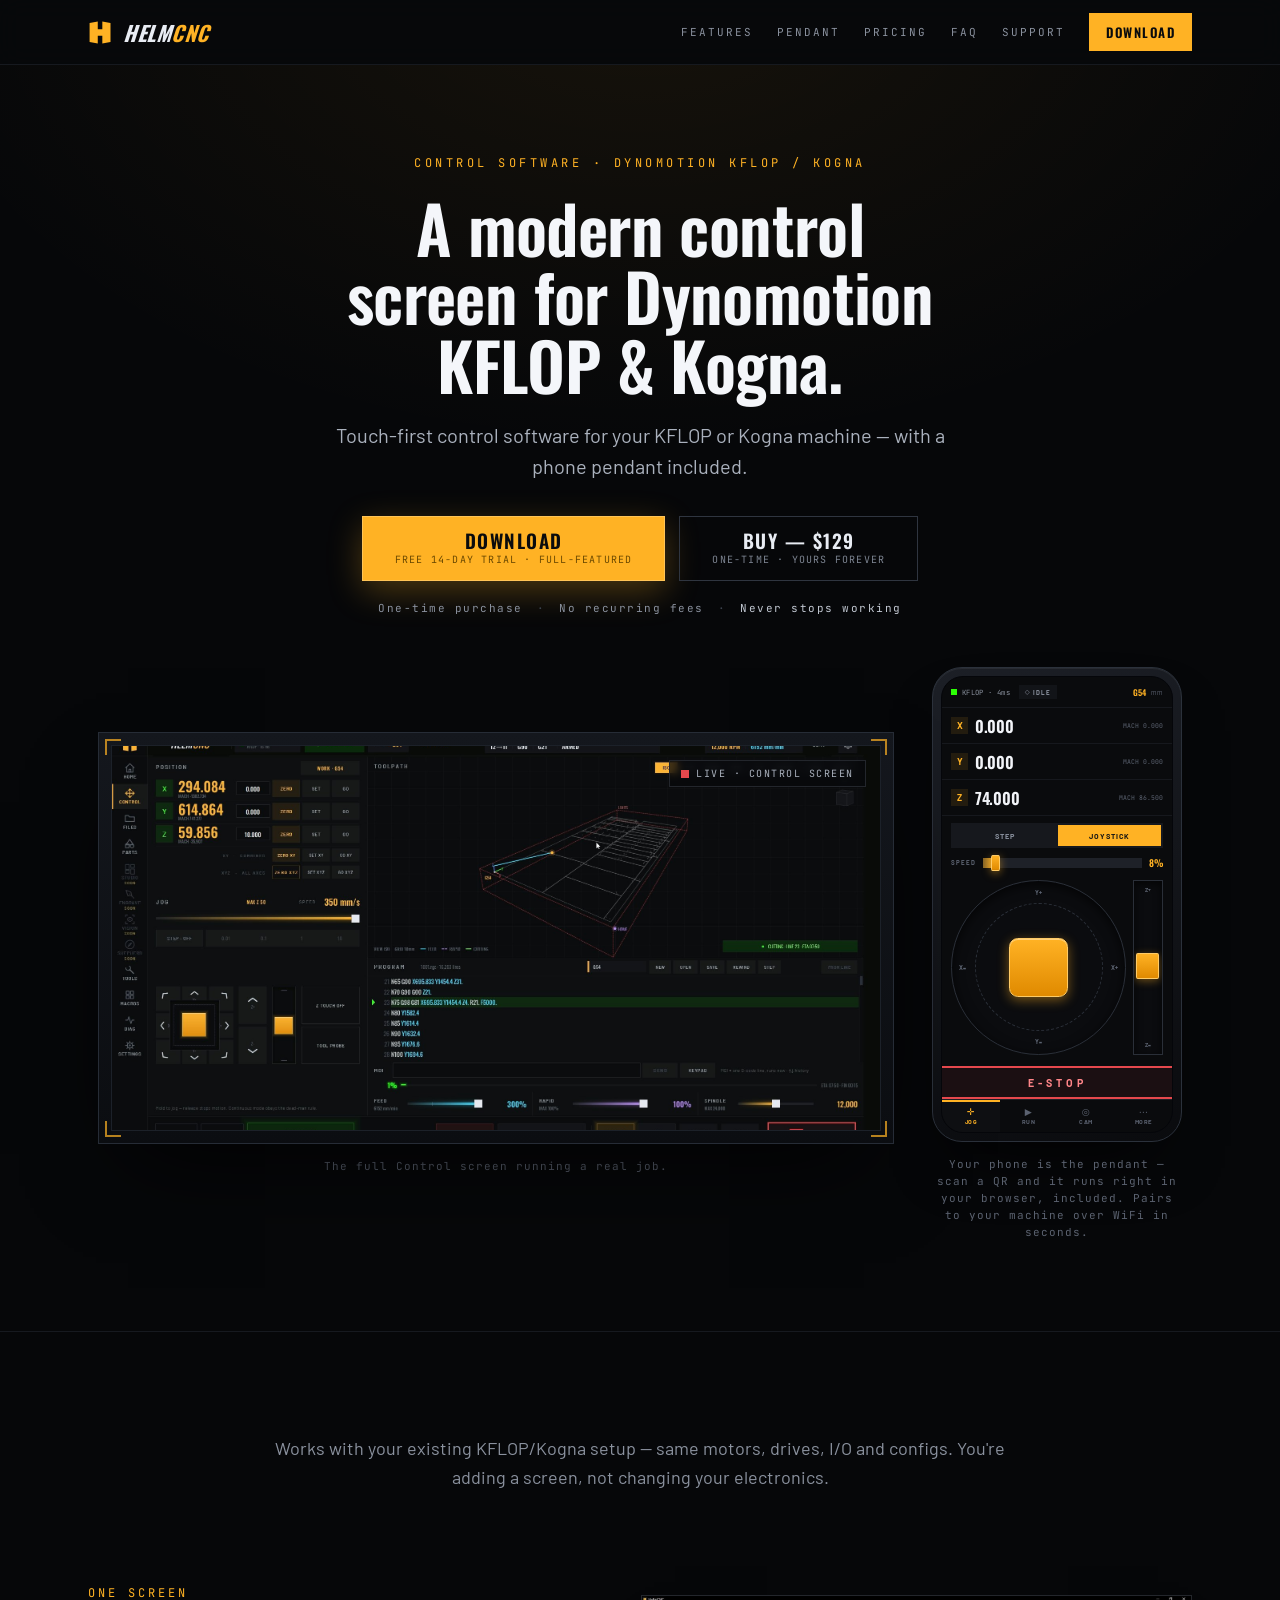
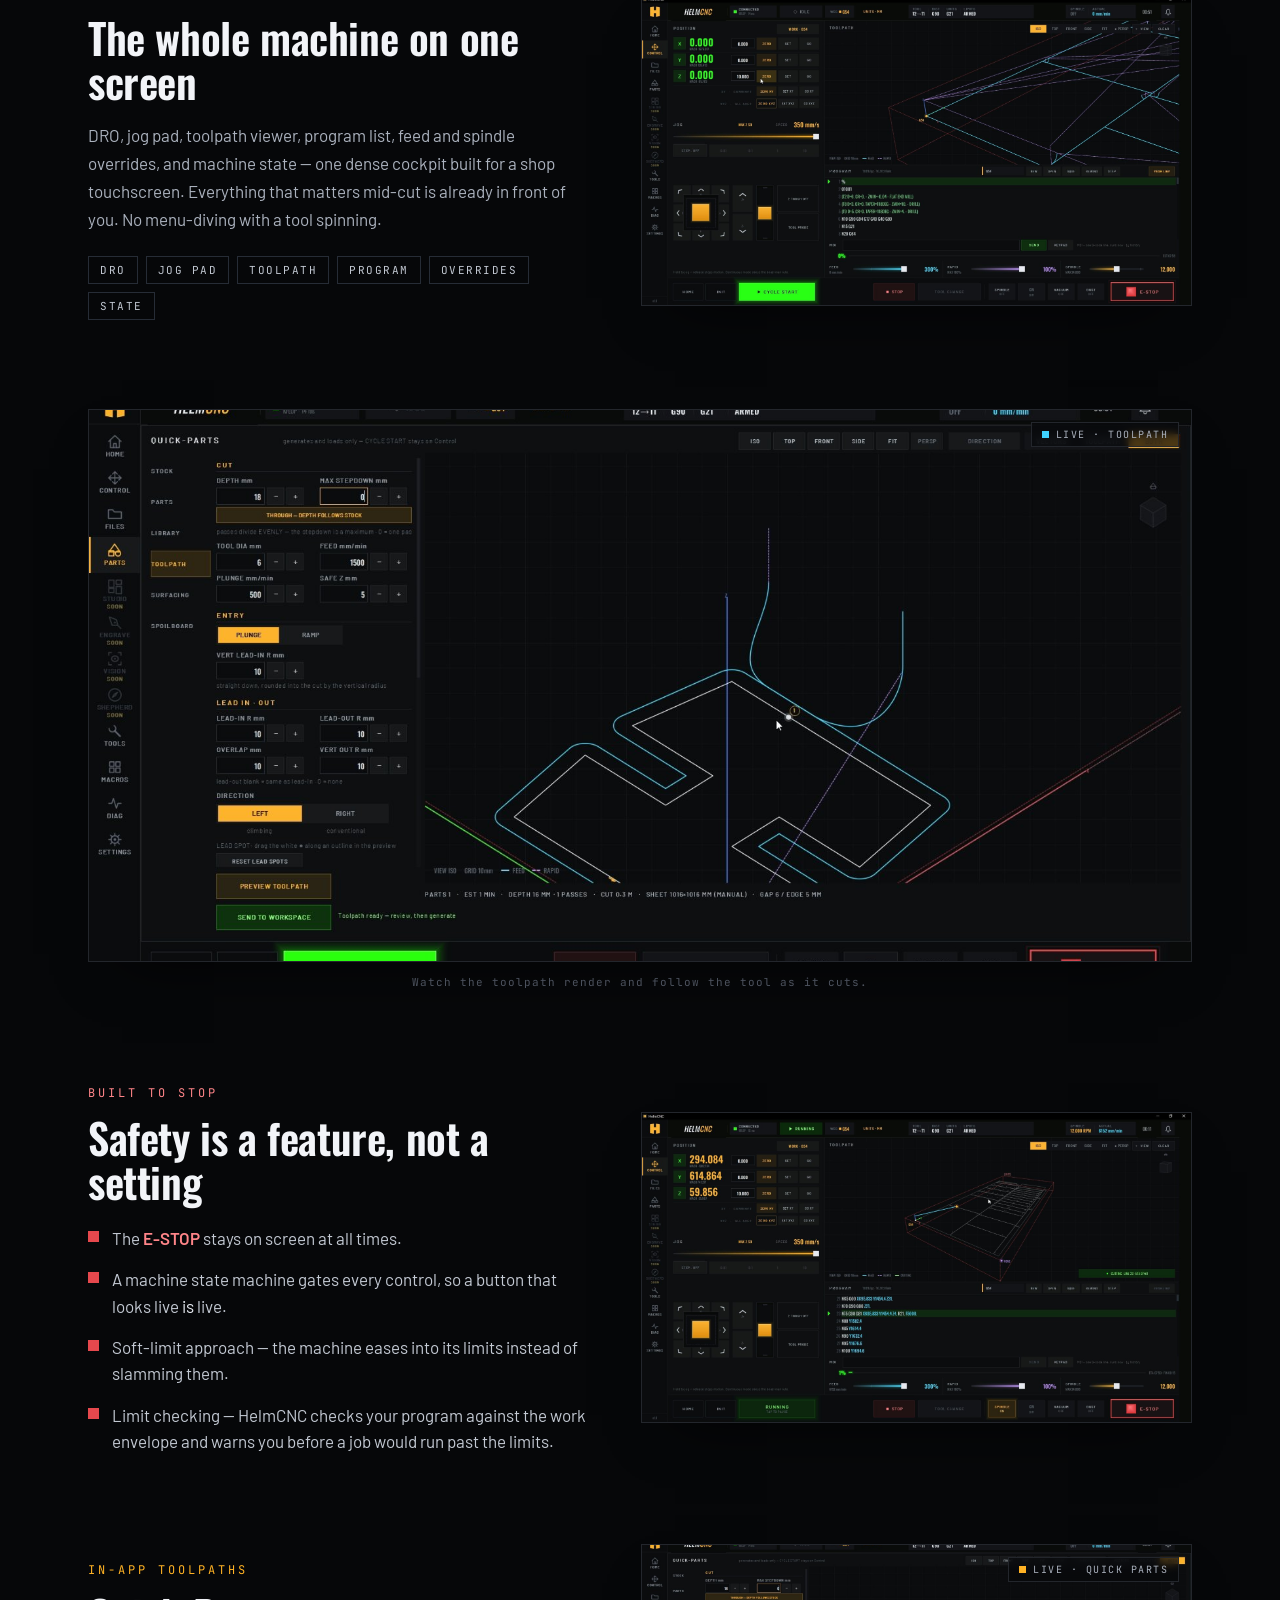
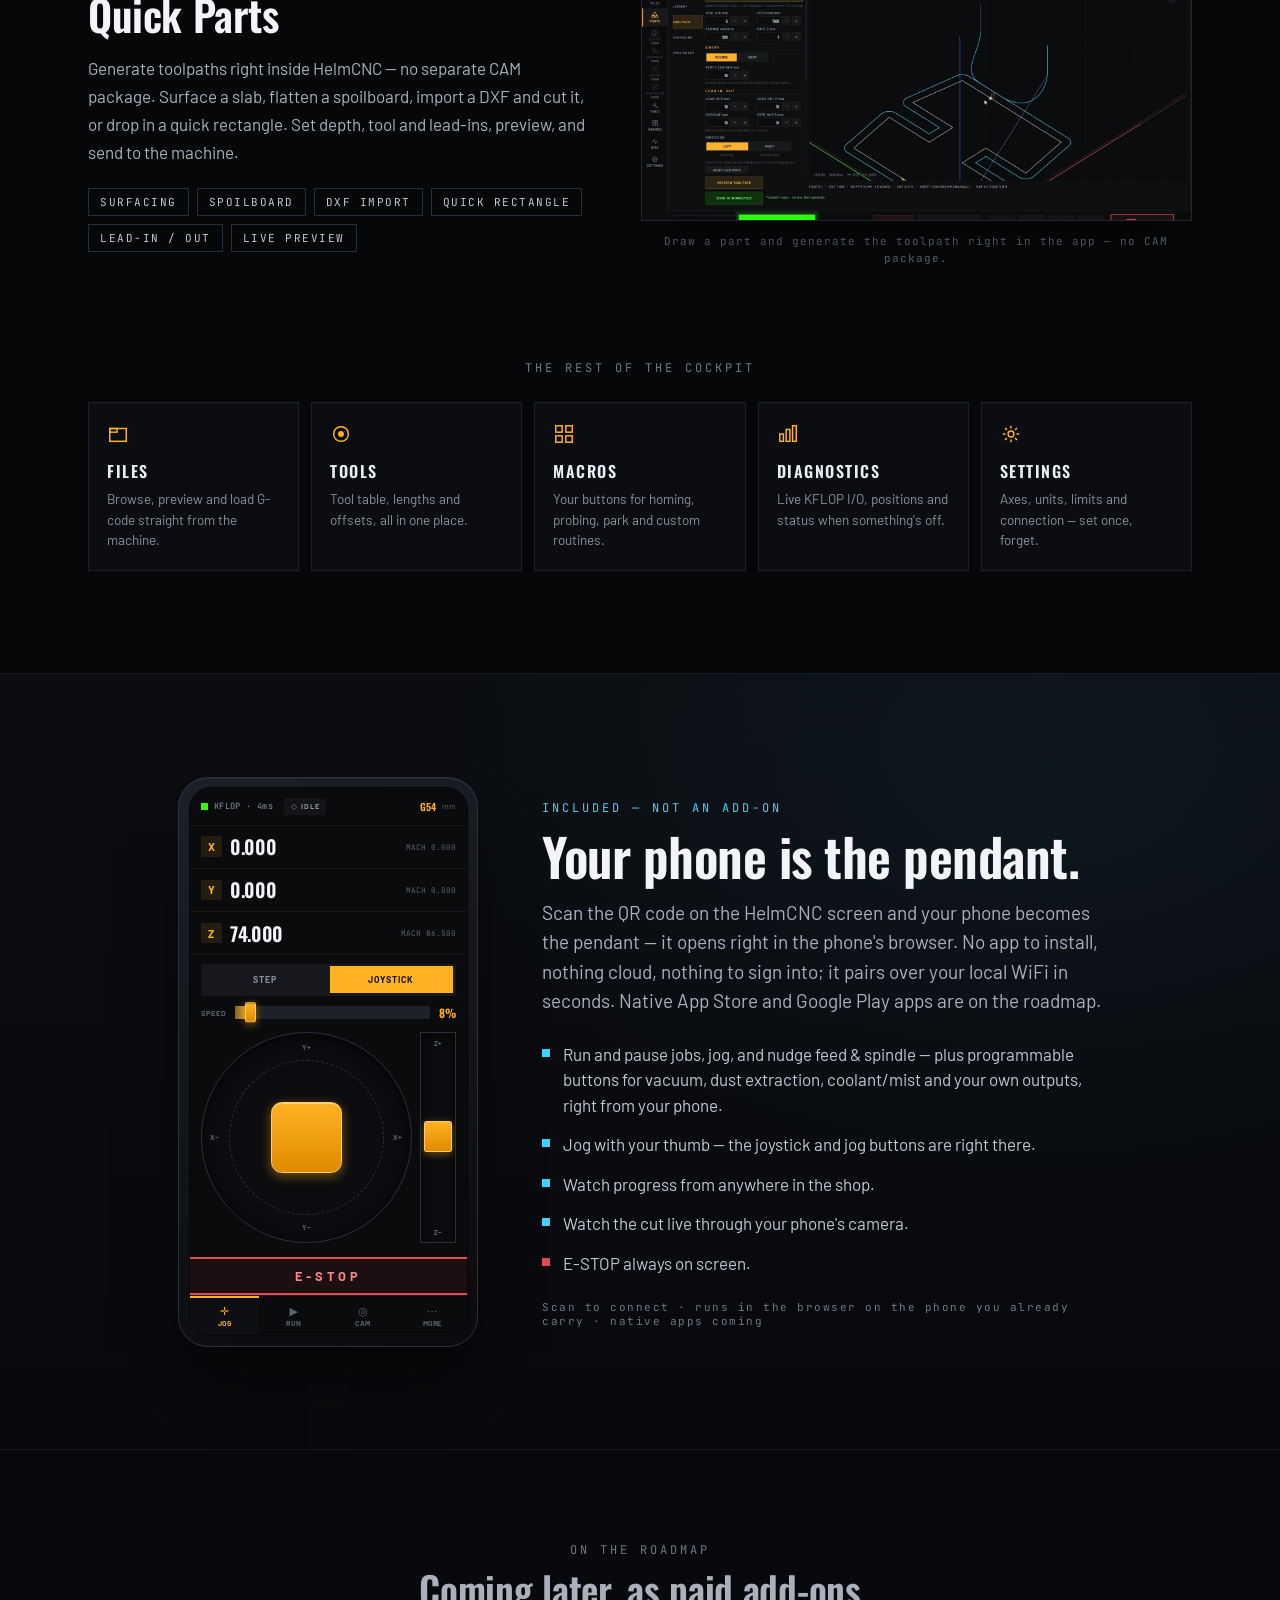
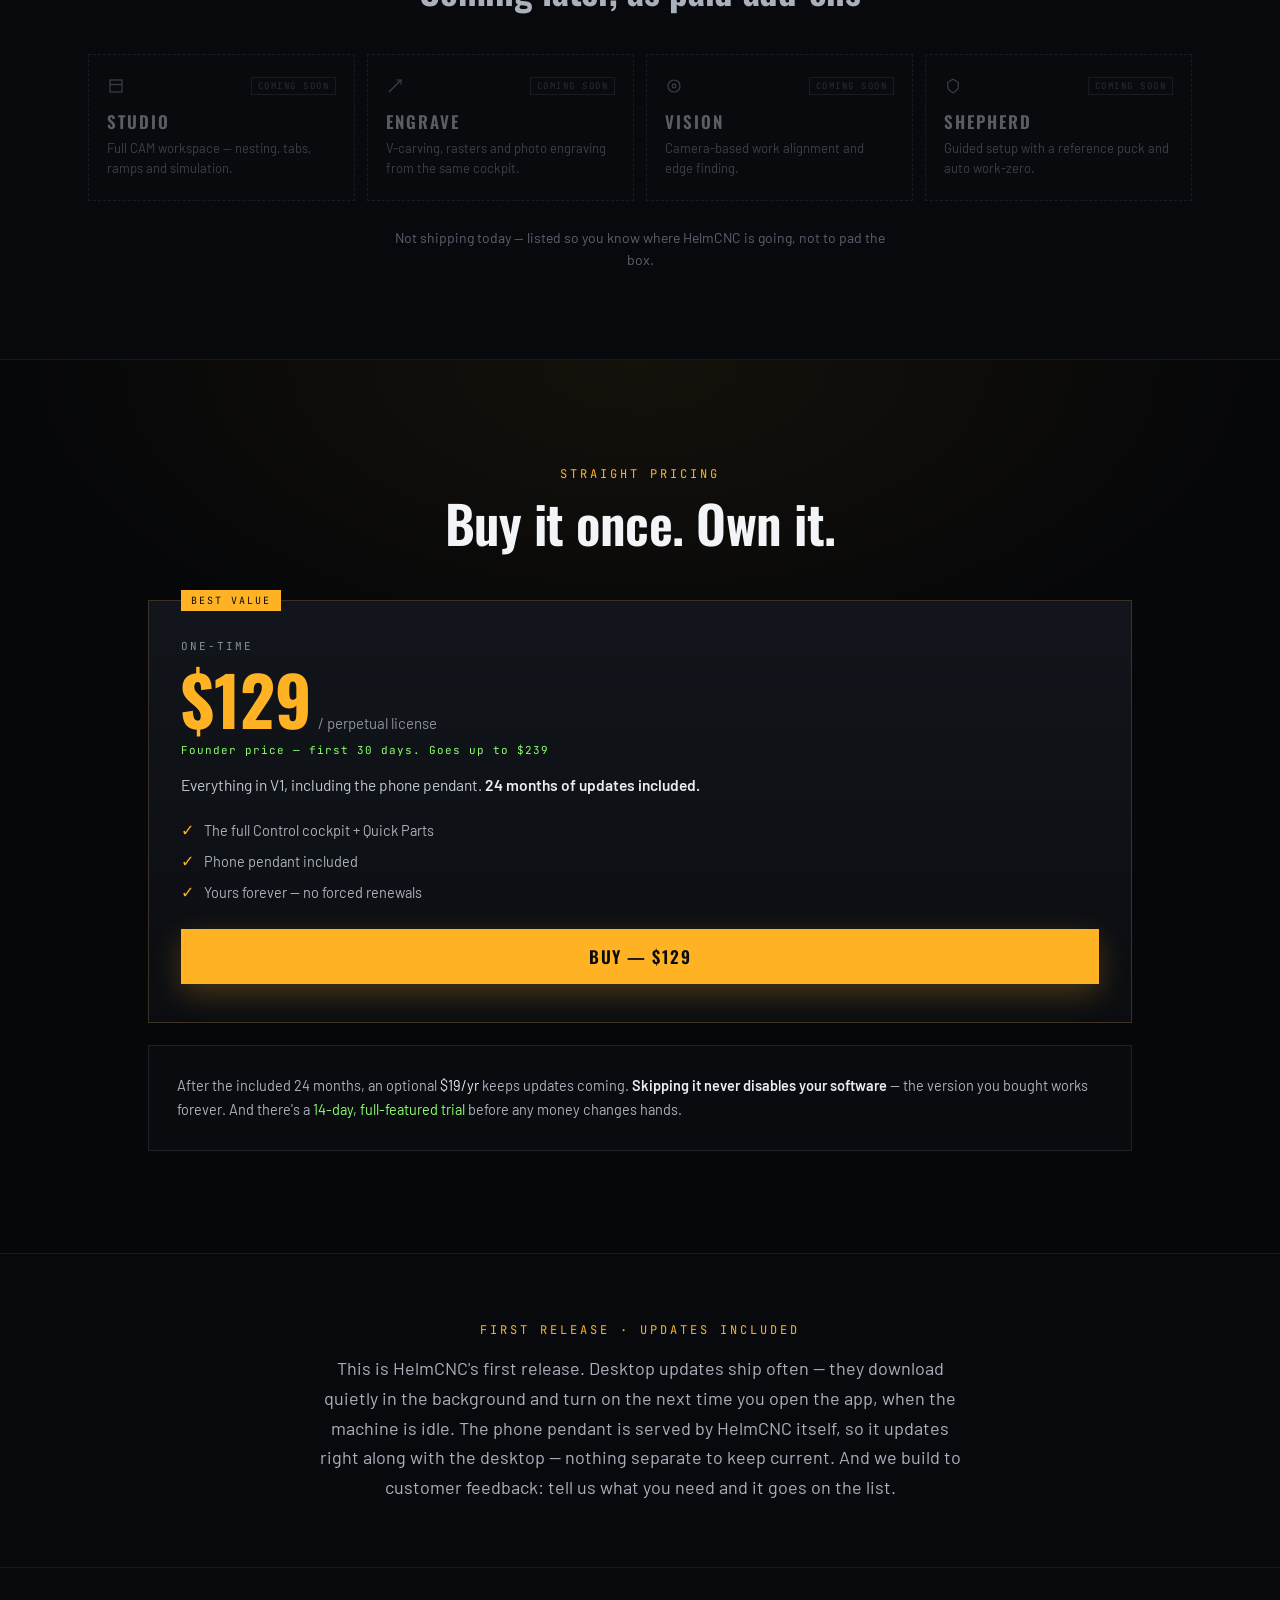
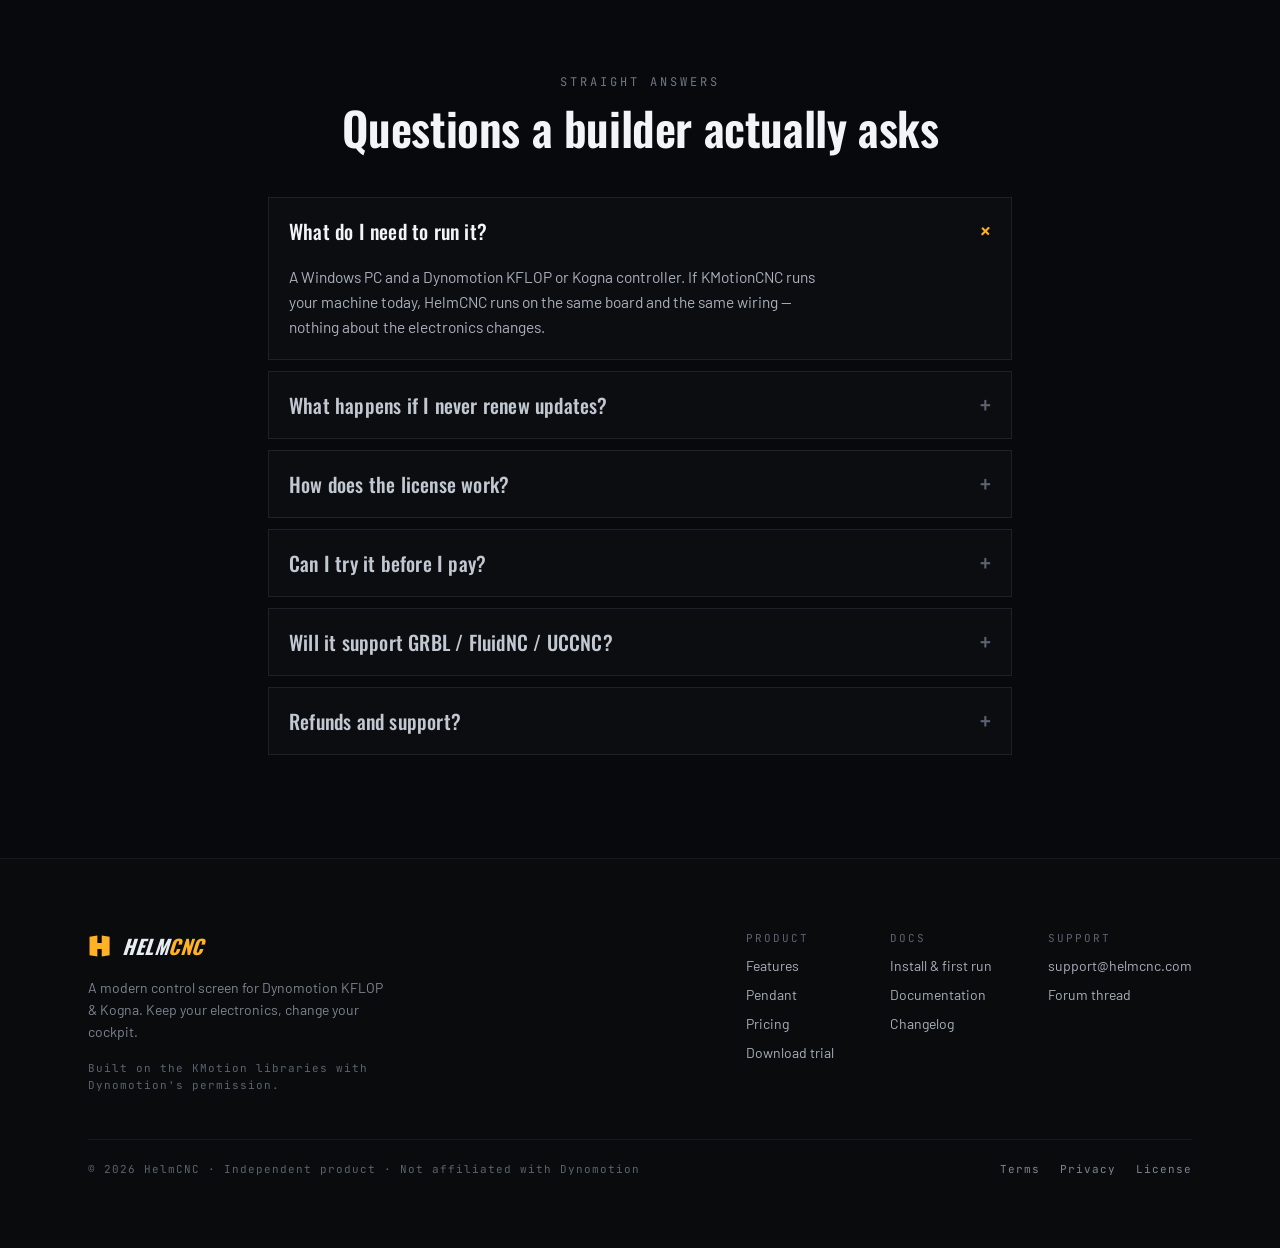
==== index.html @ e6768d16 "PROMOTE 1.0.76 to stable: Stopping a job now always behaves: STOP on a running or paused job stops t" ====
<!DOCTYPE html>
<html lang="en" class="no-js">
<head>
<meta charset="utf-8">
<meta name="viewport" content="width=device-width, initial-scale=1">
<title>HelmCNC — A modern control screen for Dynomotion KFLOP &amp; Kogna</title>
<meta name="description" content="Touch-first control software for your Dynomotion KFLOP or Kogna machine — with a phone pendant included: scan a QR and it runs in your phone's browser, no app to install. $129 founder price (first 30 days), $239 after — yours forever. Free 14-day full-featured trial.">
<meta name="theme-color" content="#060709">
<link rel="canonical" href="https://helmcnc.com/">
<link rel="icon" href="assets/img/favicon.svg" type="image/svg+xml">

<meta property="og:type" content="website">
<meta property="og:site_name" content="HelmCNC">
<meta property="og:title" content="HelmCNC — A modern control screen for Dynomotion KFLOP &amp; Kogna">
<meta property="og:description" content="Touch-first control software for your KFLOP or Kogna machine — with a native phone pendant included. One-time purchase. Never stops working.">
<meta property="og:image" content="https://helmcnc.com/assets/img/hero-poster.jpg">
<meta property="og:url" content="https://helmcnc.com/">
<meta name="twitter:card" content="summary_large_image">

<script>document.documentElement.className = document.documentElement.className.replace('no-js', 'js');</script>

<link rel="preconnect" href="https://fonts.googleapis.com">
<link rel="preconnect" href="https://fonts.gstatic.com" crossorigin>
<link href="https://fonts.googleapis.com/css2?family=Oswald:wght@400;500;600;700&family=Barlow:wght@400;500;600;700&family=JetBrains+Mono:wght@400;500;700&display=swap" rel="stylesheet">
<link rel="stylesheet" href="assets/css/site.css">
</head>

<body id="top">
<a class="skip-link" href="#features">Skip to content</a>

<!-- ═══════════════════ NAV ═══════════════════ -->
<div class="nav-bar">
  <nav class="nav" aria-label="Primary">
    <a class="logo" href="#top" aria-label="HelmCNC — home">
      <svg width="25" height="23" viewBox="0 0 110 100" aria-hidden="true"><path d="M 7 8 L 43 2 V 36 H 63 V 2 L 99 8 V 92 L 63 98 V 64 H 43 V 98 L 7 92 Z" fill="#ffb224"/></svg>
      <span class="wordmark"><span class="wordmark__helm">HELM</span><span class="wordmark__cnc">CNC</span></span>
    </a>
    <div class="nav__links">
      <a class="nav__link" href="#features">Features</a>
      <a class="nav__link" href="#pendant">Pendant</a>
      <a class="nav__link" href="#pricing">Pricing</a>
      <a class="nav__link" href="#faq">FAQ</a>
      <a class="nav__link" href="#support">Support</a>
      <a class="nav__cta" href="/downloads/HelmCNC-Setup-1.0.76.exe">Download</a>
    </div>
  </nav>
</div>

<!-- ═══════════════════ 1 · HERO ═══════════════════ -->
<section class="hero">
  <div class="hero__inner">
    <span class="eyebrow hero__eyebrow">Control software · Dynomotion KFLOP / Kogna</span>
    <h1 class="hero__h1">A modern control screen for Dynomotion KFLOP &amp; Kogna.</h1>
    <p class="hero__sub">Touch-first control software for your KFLOP or Kogna machine — with a phone pendant included.</p>

    <div class="hero__ctas">
      <a class="btn btn--amber" href="/downloads/HelmCNC-Setup-1.0.76.exe">
        <span class="btn__label">Download</span>
        <span class="btn__sub">FREE 14-DAY TRIAL · FULL-FEATURED</span>
      </a>
      <a class="btn btn--ghost" href="#pricing">
        <span class="btn__label">Buy — $129</span>
        <span class="btn__sub">ONE-TIME · YOURS FOREVER</span>
      </a>
    </div>

    <div class="hero__trust">
      <span>One-time purchase</span><span class="sep">·</span><span>No recurring fees</span><span class="sep">·</span><span class="lit">Never stops working</span>
    </div>
  </div>

  <!-- hero visual: control video + live pendant -->
  <div class="hero__visual">
    <div class="hero__visual-row">
      <div class="hero__video-col">
        <div class="frame">
          <span class="frame__tick frame__tick--tl"></span>
          <span class="frame__tick frame__tick--tr"></span>
          <span class="frame__tick frame__tick--bl"></span>
          <span class="frame__tick frame__tick--br"></span>
          <div class="frame__screen" data-video-wrap style="background-image:url('assets/img/hero-poster.jpg')">
            <video class="js-video" autoplay muted loop playsinline webkit-playsinline preload="metadata"
                   poster="assets/img/hero-poster.jpg" aria-label="The HelmCNC Control screen running a job">
              <source src="assets/video/helm9.mp4" type="video/mp4">
              <img src="assets/img/hero-poster.jpg" alt="The HelmCNC Control screen running a job">
            </video>
            <div class="tag">
              <span class="tag__dot tag__dot--rec"></span>
              <span class="tag__label">LIVE · CONTROL SCREEN</span>
            </div>
          </div>
        </div>
        <p class="caption">The full Control screen running a real job.</p>
      </div>

      <div class="hero__pendant-col">
        <div class="pendant-mount" data-pendant-clone style="width:100%; max-width:250px;"></div>
        <p class="caption caption--pendant">Your phone is the pendant — scan a QR and it runs right in your browser, included. Pairs to your machine over WiFi in seconds.</p>
      </div>
    </div>
  </div>
</section>

<!-- ═══════════════════ 2 · FEATURES ═══════════════════ -->
<section class="section section--anchor" id="features">
  <div class="wrap features__inner">

    <p class="features__fact">Works with your existing KFLOP/Kogna setup — same motors, drives, I/O and configs. You're adding a screen, not changing your electronics.</p>

    <!-- A · one screen -->
    <div class="split">
      <div class="split__copy">
        <span class="eyebrow">One screen</span>
        <h2 class="h2 h2--block">The whole machine on one screen</h2>
        <p class="lede">DRO, jog pad, toolpath viewer, program list, feed and spindle overrides, and machine state — one dense cockpit built for a shop touchscreen. Everything that matters mid-cut is already in front of you. No menu-diving with a tool spinning.</p>
        <div class="chips">
          <span class="chip">DRO</span>
          <span class="chip">JOG PAD</span>
          <span class="chip">TOOLPATH</span>
          <span class="chip">PROGRAM</span>
          <span class="chip">OVERRIDES</span>
          <span class="chip">STATE</span>
        </div>
      </div>
      <div class="media split__media">
        <img src="assets/img/cockpit-run.jpg" alt="The HelmCNC Control cockpit running a program" loading="lazy" width="1680" height="945">
      </div>
    </div>

    <!-- toolpath render strip -->
    <div class="strip">
      <div class="media" data-video-wrap style="background-image:url('assets/img/quickparts.jpg')">
        <video class="js-video" autoplay muted loop playsinline webkit-playsinline preload="metadata"
               poster="assets/img/quickparts.jpg" aria-label="The toolpath rendering and following the tool as it cuts">
          <source src="assets/video/hrlmcnc4.mp4" type="video/mp4">
          <img src="assets/img/quickparts.jpg" alt="The toolpath rendering and following the tool as it cuts">
        </video>
        <div class="tag">
          <span class="tag__dot tag__dot--cyan"></span>
          <span class="tag__label">LIVE · TOOLPATH</span>
        </div>
      </div>
      <p class="caption">Watch the toolpath render and follow the tool as it cuts.</p>
    </div>

    <!-- B · safety -->
    <div class="split split--reverse">
      <div class="media split__media">
        <img src="assets/img/cockpit-run2.jpg" alt="HelmCNC running with the E-STOP always visible" loading="lazy" width="1680" height="945">
      </div>
      <div class="split__copy">
        <span class="eyebrow eyebrow--red">Built to stop</span>
        <h2 class="h2 h2--block">Safety is a feature, not a setting</h2>
        <div class="bullets">
          <div class="bullet"><span class="bullet__dot"></span><p>The <strong>E-STOP</strong> stays on screen at all times.</p></div>
          <div class="bullet"><span class="bullet__dot"></span><p>A machine state machine gates every control, so a button that looks live <em>is</em> live.</p></div>
          <div class="bullet"><span class="bullet__dot"></span><p>Soft-limit approach — the machine eases into its limits instead of slamming them.</p></div>
          <div class="bullet"><span class="bullet__dot"></span><p>Limit checking — HelmCNC checks your program against the work envelope and warns you before a job would run past the limits.</p></div>
        </div>
      </div>
    </div>

    <!-- C · Quick Parts -->
    <div class="split">
      <div class="split__copy">
        <span class="eyebrow">In-app toolpaths</span>
        <h2 class="h2 h2--block">Quick Parts</h2>
        <p class="lede">Generate toolpaths right inside HelmCNC — no separate CAM package. Surface a slab, flatten a spoilboard, import a DXF and cut it, or drop in a quick rectangle. Set depth, tool and lead-ins, preview, and send to the machine.</p>
        <div class="chips">
          <span class="chip">SURFACING</span>
          <span class="chip">SPOILBOARD</span>
          <span class="chip">DXF IMPORT</span>
          <span class="chip">QUICK RECTANGLE</span>
          <span class="chip">LEAD-IN / OUT</span>
          <span class="chip">LIVE PREVIEW</span>
        </div>
      </div>
      <div class="split__media-stack">
        <div class="media" data-video-wrap style="background-image:url('assets/img/quickparts.jpg')">
          <video class="js-video" autoplay muted loop playsinline webkit-playsinline preload="metadata"
                 poster="assets/img/quickparts.jpg" aria-label="Drawing a part and generating its toolpath inside HelmCNC">
            <source src="assets/video/helm5.mp4" type="video/mp4">
            <img src="assets/img/quickparts.jpg" alt="Drawing a part and generating its toolpath inside HelmCNC">
          </video>
          <div class="tag">
            <span class="tag__dot"></span>
            <span class="tag__label">LIVE · QUICK PARTS</span>
          </div>
        </div>
        <p class="caption">Draw a part and generate the toolpath right in the app — no CAM package.</p>
      </div>
    </div>

    <!-- rest of the cockpit -->
    <div>
      <div class="tiles-head">
        <span class="eyebrow eyebrow--quiet">The rest of the cockpit</span>
      </div>
      <div class="tiles">
        <div class="tile">
          <svg width="22" height="22" viewBox="0 0 24 24" fill="none" stroke="#ffb224" stroke-width="1.6" aria-hidden="true"><rect x="3" y="6" width="8" height="4"/><rect x="3" y="6" width="18" height="14"/></svg>
          <h3>Files</h3>
          <p>Browse, preview and load G-code straight from the machine.</p>
        </div>
        <div class="tile">
          <svg width="22" height="22" viewBox="0 0 24 24" fill="none" stroke="#ffb224" stroke-width="1.6" aria-hidden="true"><circle cx="12" cy="12" r="8"/><circle cx="12" cy="12" r="2.4" fill="#ffb224"/></svg>
          <h3>Tools</h3>
          <p>Tool table, lengths and offsets, all in one place.</p>
        </div>
        <div class="tile">
          <svg width="22" height="22" viewBox="0 0 24 24" fill="none" stroke="#ffb224" stroke-width="1.6" aria-hidden="true"><rect x="3" y="3" width="7" height="7"/><rect x="14" y="3" width="7" height="7"/><rect x="3" y="14" width="7" height="7"/><rect x="14" y="14" width="7" height="7"/></svg>
          <h3>Macros</h3>
          <p>Your buttons for homing, probing, park and custom routines.</p>
        </div>
        <div class="tile">
          <svg width="22" height="22" viewBox="0 0 24 24" fill="none" stroke="#ffb224" stroke-width="1.6" aria-hidden="true"><rect x="3" y="12" width="4" height="8"/><rect x="10" y="7" width="4" height="13"/><rect x="17" y="3" width="4" height="17"/></svg>
          <h3>Diagnostics</h3>
          <p>Live KFLOP I/O, positions and status when something's off.</p>
        </div>
        <div class="tile">
          <svg width="22" height="22" viewBox="0 0 24 24" fill="none" stroke="#ffb224" stroke-width="1.6" aria-hidden="true"><circle cx="12" cy="12" r="3.2"/><path d="M12 3v3M12 18v3M3 12h3M18 12h3M5.5 5.5l2 2M16.5 16.5l2 2M18.5 5.5l-2 2M7.5 16.5l-2 2"/></svg>
          <h3>Settings</h3>
          <p>Axes, units, limits and connection — set once, forget.</p>
        </div>
      </div>
    </div>

  </div>
</section>

<!-- ═══════════════════ 3 · PENDANT ═══════════════════ -->
<section class="section section--anchor pendant-sec" id="pendant">
  <div class="wrap pendant-sec__inner">
    <div class="pendant-sec__device">
      <!-- Source of truth for the pendant demo; site.js clones it into the hero
           and wires each copy up with its own independent state. -->
      <div class="pendant-mount" data-pendant-source style="width:100%; max-width:300px;">

        <div class="pendant" role="group" aria-label="HelmCNC phone pendant — try it">
          <div class="pendant__bezel">
            <div class="pendant__screen">

              <!-- persistent: status bar -->
              <div class="pdt-status">
                <span class="pdt-status__live"></span>
                <span class="pdt-status__net">KFLOP · 4ms</span>
                <span class="pdt-status__state" data-state-chip>
                  <span class="pdt-status__state-icon">◇</span>
                  <span class="pdt-status__state-text" data-state-text>IDLE</span>
                </span>
                <span class="pdt-status__wcs">G54</span>
                <span class="pdt-status__units">mm</span>
              </div>

              <!-- fixed-height pane region: the phone never changes shape between tabs -->
              <div class="pdt-panes">

                <!-- ══ JOG ══ -->
                <div class="pdt-pane is-on" data-pane="JOG">
                  <div class="pdt-dro">
                    <div class="pdt-dro__row">
                      <span class="pdt-dro__axis">X</span>
                      <span class="pdt-dro__val" data-dro="X">0.000</span>
                      <span class="pdt-dro__mach">MACH 0.000</span>
                    </div>
                    <div class="pdt-dro__row">
                      <span class="pdt-dro__axis">Y</span>
                      <span class="pdt-dro__val" data-dro="Y">0.000</span>
                      <span class="pdt-dro__mach">MACH 0.000</span>
                    </div>
                    <div class="pdt-dro__row">
                      <span class="pdt-dro__axis">Z</span>
                      <span class="pdt-dro__val" data-dro="Z">74.000</span>
                      <span class="pdt-dro__mach">MACH 86.500</span>
                    </div>
                  </div>

                  <div class="pdt-modes">
                    <button class="pdt-modes__btn" type="button" data-mode="STEP">STEP</button>
                    <button class="pdt-modes__btn is-on" type="button" data-mode="CONT">JOYSTICK</button>
                  </div>

                  <div class="pdt-speed">
                    <span class="pdt-speed__label">SPEED</span>
                    <div class="pdt-slider pdt-slider--amber" data-slider="speed" data-min="0" data-max="100"
                         role="slider" tabindex="0" aria-label="Jog speed"
                         aria-valuemin="0" aria-valuemax="100" aria-valuenow="8" aria-valuetext="8 percent">
                      <div class="pdt-slider__fill" style="width:8%"></div>
                      <div class="pdt-slider__handle" style="left:8%"></div>
                    </div>
                    <span class="pdt-speed__pct" data-out="speed">8%</span>
                  </div>

                  <div class="pdt-jog">
                    <div class="pdt-well">
                      <div class="pdt-well__ring"></div>
                      <span class="pdt-well__lbl pdt-well__lbl--yp">Y+</span>
                      <span class="pdt-well__lbl pdt-well__lbl--yn">Y−</span>
                      <span class="pdt-well__lbl pdt-well__lbl--xn">X−</span>
                      <span class="pdt-well__lbl pdt-well__lbl--xp">X+</span>
                      <div class="pdt-well__knob" data-joy role="presentation" title="Drag to jog X and Y"></div>
                    </div>
                    <div class="pdt-zstick">
                      <span class="pdt-zstick__lbl pdt-zstick__lbl--p">Z+</span>
                      <span class="pdt-zstick__lbl pdt-zstick__lbl--n">Z−</span>
                      <div class="pdt-zstick__grip" data-zstick role="presentation" title="Drag to jog Z"></div>
                    </div>
                  </div>
                </div>

                <!-- ══ RUN ══ -->
                <div class="pdt-pane" data-pane="RUN">
                  <div class="pdt-run__head">
                    <span class="pdt-run__file">bracket_v3.ngc</span>
                    <span class="pdt-run__pct">62%</span>
                  </div>
                  <div class="pdt-run__bar">
                    <div class="pdt-run__fill is-running" data-run-fill></div>
                  </div>
                  <div class="pdt-run__meta">
                    <span data-run-state>running</span>
                    <span>line 1327 / 2140</span>
                  </div>

                  <div class="pdt-ovrs">
                    <div class="pdt-ovr">
                      <div class="pdt-ovr__head">
                        <span class="pdt-ovr__label">FEED OVERRIDE</span>
                        <span class="pdt-ovr__val pdt-ovr__val--amber" data-out="feed">100%</span>
                      </div>
                      <div class="pdt-slider pdt-slider--amber pdt-slider--tall" data-slider="feed" data-min="10" data-max="200"
                           role="slider" tabindex="0" aria-label="Feed override"
                           aria-valuemin="10" aria-valuemax="200" aria-valuenow="100" aria-valuetext="100 percent">
                        <div class="pdt-slider__fill" style="width:47.4%"></div>
                        <div class="pdt-slider__tick" style="left:47.4%"></div>
                        <div class="pdt-slider__handle" style="left:47.4%"></div>
                      </div>
                    </div>
                    <div class="pdt-ovr">
                      <div class="pdt-ovr__head">
                        <span class="pdt-ovr__label">SPINDLE OVERRIDE</span>
                        <span class="pdt-ovr__val pdt-ovr__val--cyan" data-out="spindle">100%</span>
                      </div>
                      <div class="pdt-slider pdt-slider--cyan pdt-slider--tall" data-slider="spindle" data-min="10" data-max="150"
                           role="slider" tabindex="0" aria-label="Spindle override"
                           aria-valuemin="10" aria-valuemax="150" aria-valuenow="100" aria-valuetext="100 percent">
                        <div class="pdt-slider__fill" style="width:64.3%"></div>
                        <div class="pdt-slider__tick" style="left:64.3%"></div>
                        <div class="pdt-slider__handle" style="left:64.3%"></div>
                      </div>
                    </div>
                  </div>

                  <button class="pdt-run__btn is-running" type="button" data-run-toggle>
                    <span class="pdt-run__btn-icon" data-run-icon>❚❚</span>
                    <span class="pdt-run__btn-text" data-run-label>PAUSE</span>
                  </button>
                </div>

                <!-- ══ CAM ══ -->
                <div class="pdt-pane" data-pane="CAM">
                  <span class="pdt-list__head">Quick Parts</span>
                  <div class="pdt-list">
                    <button class="pdt-row" type="button"><span class="pdt-row__glyph">▤</span><span class="pdt-row__name">Surface a slab</span><span class="pdt-row__chev">›</span></button>
                    <button class="pdt-row" type="button"><span class="pdt-row__glyph">▦</span><span class="pdt-row__name">Flatten spoilboard</span><span class="pdt-row__chev">›</span></button>
                    <button class="pdt-row" type="button"><span class="pdt-row__glyph">⬡</span><span class="pdt-row__name">Import DXF</span><span class="pdt-row__chev">›</span></button>
                    <button class="pdt-row" type="button"><span class="pdt-row__glyph">▭</span><span class="pdt-row__name">Quick rectangle</span><span class="pdt-row__chev">›</span></button>
                  </div>
                </div>

                <!-- ══ MORE ══ -->
                <div class="pdt-pane" data-pane="MORE">
                  <span class="pdt-list__head">Menu</span>
                  <div class="pdt-list pdt-list--cyan">
                    <button class="pdt-row" type="button"><span class="pdt-row__glyph">▤</span><span class="pdt-row__name">Files</span><span class="pdt-row__chev">›</span></button>
                    <button class="pdt-row" type="button"><span class="pdt-row__glyph">◉</span><span class="pdt-row__name">Tools</span><span class="pdt-row__chev">›</span></button>
                    <button class="pdt-row" type="button"><span class="pdt-row__glyph">▧</span><span class="pdt-row__name">Macros</span><span class="pdt-row__chev">›</span></button>
                    <button class="pdt-row" type="button"><span class="pdt-row__glyph">◈</span><span class="pdt-row__name">Diagnostics</span><span class="pdt-row__chev">›</span></button>
                    <button class="pdt-row" type="button"><span class="pdt-row__glyph">⚙</span><span class="pdt-row__name">Settings</span><span class="pdt-row__chev">›</span></button>
                  </div>
                </div>

              </div>

              <!-- persistent: E-STOP -->
              <button class="pdt-estop" type="button" data-estop>
                <span class="pdt-estop__text" data-estop-text>E-STOP</span>
              </button>

              <!-- persistent: tab bar -->
              <div class="pdt-tabs">
                <button class="pdt-tabs__tab is-on" type="button" data-tab="JOG"><span class="pdt-tabs__icon">✛</span><span class="pdt-tabs__name">JOG</span></button>
                <button class="pdt-tabs__tab" type="button" data-tab="RUN"><span class="pdt-tabs__icon">▶</span><span class="pdt-tabs__name">RUN</span></button>
                <button class="pdt-tabs__tab" type="button" data-tab="CAM"><span class="pdt-tabs__icon">◎</span><span class="pdt-tabs__name">CAM</span></button>
                <button class="pdt-tabs__tab" type="button" data-tab="MORE"><span class="pdt-tabs__icon">⋯</span><span class="pdt-tabs__name">MORE</span></button>
              </div>

            </div>
          </div>
        </div>

      </div>
    </div>

    <div class="pendant-sec__copy">
      <span class="eyebrow eyebrow--cyan">Included — not an add-on</span>
      <h2 class="h2 h2--tight">Your phone is the pendant.</h2>
      <p class="pendant-sec__lead">Scan the QR code on the HelmCNC screen and your phone becomes the pendant — it opens right in the phone's browser. No app to install, nothing cloud, nothing to sign into; it pairs over your local WiFi in seconds. Native App Store and Google Play apps are on the roadmap.</p>
      <div class="bullets pendant-sec__bullets">
        <div class="bullet bullet--cyan"><span class="bullet__dot"></span><p>Run and pause jobs, jog, and nudge feed &amp; spindle — plus programmable buttons for vacuum, dust extraction, coolant/mist and your own outputs, right from your phone.</p></div>
        <div class="bullet bullet--cyan"><span class="bullet__dot"></span><p>Jog with your thumb — the joystick and jog buttons are right there.</p></div>
        <div class="bullet bullet--cyan"><span class="bullet__dot"></span><p>Watch progress from anywhere in the shop.</p></div>
        <div class="bullet bullet--cyan"><span class="bullet__dot"></span><p>Watch the cut live through your phone's camera.</p></div>
        <div class="bullet bullet--red-sm"><span class="bullet__dot"></span><p>E-STOP always on screen.</p></div>
      </div>
      <p class="pendant-sec__foot">Scan to connect · runs in the browser on the phone you already carry · native apps coming</p>
    </div>
  </div>
</section>

<!-- ═══════════════════ 4 · COMING SOON ═══════════════════ -->
<section class="section section--alt">
  <div class="wrap soon__inner">
    <div class="soon__head">
      <span class="eyebrow eyebrow--quiet">On the roadmap</span>
      <h2 class="soon__h2">Coming later, as paid add-ons</h2>
    </div>
    <div class="soon__grid">
      <div class="soon-card">
        <div class="soon-card__top">
          <svg width="18" height="18" viewBox="0 0 24 24" fill="none" stroke="#5b6270" stroke-width="1.6" aria-hidden="true"><rect x="4" y="4" width="16" height="16"/><path d="M4 10h16"/></svg>
          <span class="soon-card__flag">COMING SOON</span>
        </div>
        <h3>Studio</h3>
        <p>Full CAM workspace — nesting, tabs, ramps and simulation.</p>
      </div>
      <div class="soon-card">
        <div class="soon-card__top">
          <svg width="18" height="18" viewBox="0 0 24 24" fill="none" stroke="#5b6270" stroke-width="1.6" aria-hidden="true"><path d="M4 20L20 4"/><path d="M14 4h6v6"/></svg>
          <span class="soon-card__flag">COMING SOON</span>
        </div>
        <h3>Engrave</h3>
        <p>V-carving, rasters and photo engraving from the same cockpit.</p>
      </div>
      <div class="soon-card">
        <div class="soon-card__top">
          <svg width="18" height="18" viewBox="0 0 24 24" fill="none" stroke="#5b6270" stroke-width="1.6" aria-hidden="true"><circle cx="12" cy="12" r="8"/><circle cx="12" cy="12" r="2.5"/></svg>
          <span class="soon-card__flag">COMING SOON</span>
        </div>
        <h3>Vision</h3>
        <p>Camera-based work alignment and edge finding.</p>
      </div>
      <div class="soon-card">
        <div class="soon-card__top">
          <svg width="18" height="18" viewBox="0 0 24 24" fill="none" stroke="#5b6270" stroke-width="1.6" aria-hidden="true"><path d="M12 3l7 4v6c0 4-3 6-7 8-4-2-7-4-7-8V7z"/></svg>
          <span class="soon-card__flag">COMING SOON</span>
        </div>
        <h3>Shepherd</h3>
        <p>Guided setup with a reference puck and auto work-zero.</p>
      </div>
    </div>
    <p class="soon__foot">Not shipping today — listed so you know where HelmCNC is going, not to pad the box.</p>
  </div>
</section>

<!-- ═══════════════════ 5 · PRICING ═══════════════════ -->
<section class="section section--anchor pricing" id="pricing">
  <div class="wrap pricing__inner">
    <div class="pricing__head">
      <span class="eyebrow">Straight pricing</span>
      <h2 class="h2">Buy it once. Own it.</h2>
    </div>

    <div class="pricing__grid">
      <!-- $129 founder → $239 -->
      <div class="price price--primary">
        <span class="price__badge">BEST VALUE</span>
        <span class="price__kind">One-time</span>
        <div class="price__row">
          <span class="price__num">$129</span>
          <span class="price__unit">/ perpetual license</span>
        </div>
        <span class="price__launch">Founder price — first 30 days. Goes up to $239</span>
        <p class="price__note">Everything in V1, including the phone pendant. <strong>24 months of updates included.</strong></p>
        <div class="price__list">
          <div class="price__item"><span class="price__check">✓</span><span>The full Control cockpit + Quick Parts</span></div>
          <div class="price__item"><span class="price__check">✓</span><span>Phone pendant included</span></div>
          <div class="price__item"><span class="price__check">✓</span><span>Yours forever — no forced renewals</span></div>
        </div>
        <a class="price__cta price__cta--amber" href="#" data-checkout="perpetual">Buy — $129</a>
      </div>

      <!-- rent-to-own — HIDDEN for launch: Freemius has no payment-plan pricing
           configured for it yet, so advertising $45×6 would be a bait-and-switch.
           Set up a Freemius payment plan, then remove the display:none to re-enable. -->
      <div class="price price--alt" style="display:none">
        <span class="price__kind">Rent-to-own</span>
        <div class="price__row">
          <span class="price__num">$45</span>
          <span class="price__unit">× 6 months</span>
        </div>
        <p class="price__note">Six monthly payments (<strong>$270 total</strong>) and the license is yours — the same perpetual license. <strong>Own it in 6 months.</strong></p>
        <div class="price__list">
          <div class="price__item"><span class="price__check">✓</span><span>Identical V1 features + pendant</span></div>
          <div class="price__item"><span class="price__check">✓</span><span>Converts to a perpetual license on payment 6</span></div>
          <div class="price__item"><span class="price__check">✓</span><span>Lower up-front, same destination</span></div>
        </div>
        <a class="price__cta price__cta--ghost" href="#" data-checkout="rent-to-own">Start rent-to-own</a>
      </div>
    </div>

    <div class="pricing__foot">
      <p>After the included 24 months, an optional <span class="lit">$19/yr</span> keeps updates coming. <strong>Skipping it never disables your software</strong> — the version you bought works forever. And there's a <span class="trial">14-day, full-featured trial</span> before any money changes hands.</p>
    </div>
  </div>
</section>

<!-- ═══════════════════ 6 · FIRST RELEASE ═══════════════════ -->
<section class="section section--alt band">
  <div class="wrap band__inner">
    <span class="eyebrow">First release · updates included</span>
    <p>This is HelmCNC's first release. Desktop updates ship often — they download quietly in the background and turn on the next time you open the app, when the machine is idle. The phone pendant is served by HelmCNC itself, so it updates right along with the desktop — nothing separate to keep current. And we build to customer feedback: tell us what you need and it goes on the list.</p>
  </div>
</section>

<!-- ═══════════════════ 7 · FAQ ═══════════════════ -->
<section class="section section--anchor section--alt" id="faq">
  <div class="wrap faq__inner">
    <div class="faq__head">
      <span class="eyebrow eyebrow--quiet">Straight answers</span>
      <h2 class="h2 faq__h2">Questions a builder actually asks</h2>
    </div>
    <div class="faq__list">

      <div class="faq-item is-open">
        <button class="faq-item__q" type="button" aria-expanded="true" aria-controls="faq-a1">
          What do I need to run it?
          <span class="faq-item__mark" aria-hidden="true">+</span>
        </button>
        <div class="faq-item__body" id="faq-a1">
          <p>A Windows PC and a Dynomotion KFLOP or Kogna controller. If KMotionCNC runs your machine today, HelmCNC runs on the same board and the same wiring — nothing about the electronics changes.</p>
        </div>
      </div>

      <div class="faq-item">
        <button class="faq-item__q" type="button" aria-expanded="false" aria-controls="faq-a2">
          What happens if I never renew updates?
          <span class="faq-item__mark" aria-hidden="true">+</span>
        </button>
        <div class="faq-item__body" id="faq-a2">
          <p>It keeps working — forever. Renewal only adds new updates; the version you own never expires and never stops. While it's online it still confirms your licence and looks for new versions, but nothing is switched off if those checks fail — or if the machine never sees the internet at all.</p>
        </div>
      </div>

      <div class="faq-item">
        <button class="faq-item__q" type="button" aria-expanded="false" aria-controls="faq-a3">
          How does the license work?
          <span class="faq-item__mark" aria-hidden="true">+</span>
        </button>
        <div class="faq-item__body" id="faq-a3">
          <p>It activates against your controller board. That pairing is what lets us sell it once instead of renting it — your license lives with the machine it runs.</p>
        </div>
      </div>

      <div class="faq-item">
        <button class="faq-item__q" type="button" aria-expanded="false" aria-controls="faq-a4">
          Can I try it before I pay?
          <span class="faq-item__mark" aria-hidden="true">+</span>
        </button>
        <div class="faq-item__body" id="faq-a4">
          <p>Yes. 14 days, full-featured, nothing crippled and no card required — long enough to run real parts and decide it earns a spot on the shop PC.</p>
        </div>
      </div>

      <div class="faq-item">
        <button class="faq-item__q" type="button" aria-expanded="false" aria-controls="faq-a5">
          Will it support GRBL / FluidNC / UCCNC?
          <span class="faq-item__mark" aria-hidden="true">+</span>
        </button>
        <div class="faq-item__body" id="faq-a5">
          <p>Planned. The controller layer is pluggable — KFLOP and Kogna ship first, and other controllers follow from there.</p>
        </div>
      </div>

      <div class="faq-item">
        <button class="faq-item__q" type="button" aria-expanded="false" aria-controls="faq-a6">
          Refunds and support?
          <span class="faq-item__mark" aria-hidden="true">+</span>
        </button>
        <div class="faq-item__body" id="faq-a6">
          <p>Email support@helmcnc.com — a builder answers, not a ticket bot. Not happy in the first 30 days? We refund it.</p>
        </div>
      </div>

    </div>
  </div>
</section>

<!-- ═══════════════════ 8 · FOOTER ═══════════════════ -->
<footer class="footer section--anchor" id="support">
  <div class="wrap footer__inner">
    <div class="footer__top">
      <div class="footer__brand">
        <div class="logo">
          <svg width="24" height="22" viewBox="0 0 110 100" aria-hidden="true"><path d="M 7 8 L 43 2 V 36 H 63 V 2 L 99 8 V 92 L 63 98 V 64 H 43 V 98 L 7 92 Z" fill="#ffb224"/></svg>
          <span class="wordmark"><span class="wordmark__helm">HELM</span><span class="wordmark__cnc">CNC</span></span>
        </div>
        <p class="footer__tagline">A modern control screen for Dynomotion KFLOP &amp; Kogna. Keep your electronics, change your cockpit.</p>
        <p class="footer__credit">Built on the KMotion libraries with Dynomotion's permission.</p>
      </div>

      <div class="footer__cols">
        <div class="footer__col">
          <span class="footer__col-head">Product</span>
          <a href="#features">Features</a>
          <a href="#pendant">Pendant</a>
          <a href="#pricing">Pricing</a>
          <a href="/downloads/HelmCNC-Setup-1.0.76.exe">Download trial</a>
        </div>
        <div class="footer__col">
          <span class="footer__col-head">Docs</span>
          <a href="install.html">Install &amp; first run</a>
          <a href="#">Documentation</a>
          <a href="#">Changelog</a>
        </div>
        <div class="footer__col">
          <span class="footer__col-head">Support</span>
          <a href="mailto:support@helmcnc.com">support@helmcnc.com</a>
          <a href="#">Forum thread</a>
        </div>
      </div>
    </div>

    <div class="footer__legal">
      <span>© 2026 HelmCNC · Independent product · Not affiliated with Dynomotion</span>
      <div class="footer__legal-links">
        <a href="#">Terms</a>
        <a href="privacy.html">Privacy</a>
        <a href="#">License</a>
      </div>
    </div>
  </div>
</footer>

<script src="assets/js/site.js" defer></script>

<!-- Freemius checkout — opens the hosted overlay for the HelmCNC lifetime plan.
     public_key is meant to be public (it's the checkout key, not the secret).
     The FOUNDER coupon is applied so the price shown matches the advertised
     $129 founder price; remove `coupon` (or change it) to show list price. -->
<!-- jQuery is a HARD dependency of checkout.min.js: its body is `}(jQuery),
     function(){ … FS.Checkout … }`, so with no jQuery on the page that first
     call throws ReferenceError and everything after it — including
     FS.Checkout — never runs. FS.Logger is defined before that point, so the
     script *looks* loaded while the Buy buttons silently do nothing (the guard
     below turns them into no-ops). Keep this tag ABOVE the Freemius one. -->
<script src="https://code.jquery.com/jquery-3.7.1.min.js"
        integrity="sha256-/JqT3SQfawRcv/BIHPThkBvs0OEvtFFmqPF/lYI/Cxo="
        crossorigin="anonymous"></script>
<script src="https://checkout.freemius.com/checkout.min.js"></script>
<script>
(function () {
  if (typeof FS === 'undefined' || !FS.Checkout) return;   // offline / blocked → buttons no-op, page unaffected
  var handler = FS.Checkout.configure({
    plugin_id:  '34883',
    plan_id:    '58313',
    public_key: 'pk_54f7cb6676ee9c5146d59deb86b03'
  });
  var buttons = document.querySelectorAll('[data-checkout]');
  for (var i = 0; i < buttons.length; i++) {
    buttons[i].addEventListener('click', function (e) {
      e.preventDefault();
      handler.open({
        name:     'HelmCNC',
        licenses: 1,
        coupon:   'FOUNDER'
      });
    });
  }
})();
</script>
</body>
</html>
---- assets/css/site.css ----
/* ============================================================
   HelmCNC — helmcnc.com marketing homepage
   Design tokens are authoritative (see design handoff).
   ============================================================ */

:root {
  /* surfaces */
  --bg:            #060709;
  --bg-alt:        #08090c;
  --bg-panel:      #0a0b0d;
  --card:          #0b0d11;
  --card-dim:      #0a0b0e;
  --grad-media:    linear-gradient(180deg, #14171d, #0b0d11);
  --grad-price-1:  linear-gradient(180deg, #12151b, #0b0d11);
  --grad-price-2:  linear-gradient(180deg, #0f1218, #0a0c10);

  /* seams */
  --seam:          #16191f;
  --line:          #1c212a;
  --line-2:        #1c2129;
  --line-3:        #23262c;
  --line-4:        #262c36;
  --line-5:        #2a2f38;
  --line-6:        #23272f;
  --line-amber:    #3a3325;

  /* accents */
  --amber:         #ffb224;
  --amber-hi:      #ffcb66;
  --amber-edge:    #ffc457;
  --amber-knob:    linear-gradient(180deg, #ffb224, #e08a00);
  --on-amber:      #0a0b0d;
  --on-amber-2:    #141414;
  --on-amber-mute: #6b4900;
  --cyan:          #3fd2ff;
  --cyan-knob:     linear-gradient(180deg, #3fd2ff, #159fce);
  --cyan-edge:     #7fe3ff;
  --green:         #2CFF05;
  --green-soft:    #8aff6e;
  --red:           #e5484d;
  --red-soft:      #ff8589;
  --on-red:        #140406;

  /* text */
  --head:          #f4f6fa;
  --head-2:        #f2f4f8;
  --head-3:        #e8ecf3;
  --text-strong:   #c2c8d2;
  --text:          #aab1bd;
  --text-mute:     #8a919e;
  --text-faint:    #6f7784;
  --text-faint-2:  #5b6270;
  --text-off:      #7d8592;
  --text-disabled: #3d4450;

  /* pendant internals */
  --pdt-seam:      #16181d;
  --pdt-well:      #0b0c0f;
  --pdt-track:     #1e2128;
  --pdt-row:       #0e0f12;
  --pdt-row-line:  #1d2026;

  /* type */
  --f-head: 'Oswald', 'Arial Narrow', sans-serif;
  --f-body: 'Barlow', system-ui, -apple-system, sans-serif;
  --f-mono: 'JetBrains Mono', ui-monospace, 'Consolas', monospace;

  /* rhythm */
  --pad-x: clamp(18px, 5vw, 48px);
  --pad-y: clamp(58px, 8vw, 104px);
  --shadow-card: 0 26px 60px -34px rgba(0, 0, 0, .9);
  --shadow-hero: 0 40px 90px -30px rgba(0, 0, 0, .85);
  --shadow-cta:  0 10px 34px rgba(255, 178, 36, .28);
}

/* ---------- base ---------- */

* { box-sizing: border-box; }

html {
  scroll-behavior: smooth;
  -webkit-text-size-adjust: 100%;
}

html, body {
  -webkit-font-smoothing: antialiased;
  -moz-osx-font-smoothing: grayscale;
  text-rendering: optimizeLegibility;
}

body {
  margin: 0;
  background: var(--bg);
  color: var(--text-strong);
  font-family: var(--f-body);
  overflow-x: hidden;
}

a { color: var(--amber); text-decoration: none; }
a:hover { color: var(--amber-hi); }

img, svg, video { display: block; max-width: 100%; }

::selection { background: rgba(255, 178, 36, .28); color: #fff; }

:focus-visible {
  outline: 2px solid var(--amber);
  outline-offset: 3px;
}

.skip-link {
  position: absolute;
  left: -9999px;
  top: 0;
  z-index: 100;
  background: var(--amber);
  color: var(--on-amber);
  font-family: var(--f-mono);
  font-size: 12px;
  letter-spacing: 1.5px;
  padding: 10px 16px;
}
.skip-link:focus { left: 8px; top: 8px; }

/* ---------- shared primitives ---------- */

.wrap {
  max-width: 1200px;
  margin: 0 auto;
  padding-left: var(--pad-x);
  padding-right: var(--pad-x);
}

.section { border-top: 1px solid var(--seam); }
.section--anchor { scroll-margin-top: 76px; }
.section--alt { background: var(--bg-alt); }

.eyebrow {
  font-family: var(--f-mono);
  font-size: 12px;
  letter-spacing: 3px;
  text-transform: uppercase;
  color: var(--amber);
}
.eyebrow--red   { color: var(--red-soft); }
.eyebrow--cyan  { color: var(--cyan); }
.eyebrow--quiet { color: var(--text-faint); }

.h2 {
  margin: 14px 0 0;
  font-family: var(--f-head);
  font-weight: 600;
  font-size: clamp(30px, 4.2vw, 52px);
  line-height: 1.02;
  letter-spacing: -.5px;
  color: var(--head-2);
}
.h2--block {
  font-size: clamp(27px, 3.4vw, 42px);
  line-height: 1.05;
  letter-spacing: -.4px;
}
.h2--tight { line-height: 1.0; }

.lede {
  margin: 18px 0 0;
  font-size: clamp(15px, 1.4vw, 17px);
  line-height: 1.65;
  color: var(--text);
  max-width: 52ch;
}

.caption {
  margin: 0;
  text-align: center;
  font-family: var(--f-mono);
  font-size: 11px;
  letter-spacing: 1px;
  line-height: 1.55;
  color: var(--text-faint-2);
}
.caption--pendant { max-width: 250px; }

.chips {
  display: flex;
  flex-wrap: wrap;
  gap: 8px;
  margin-top: 22px;
}
.chip {
  font-family: var(--f-mono);
  font-size: 11px;
  letter-spacing: 1.5px;
  color: var(--text-strong);
  border: 1px solid var(--line-4);
  padding: 6px 11px;
}

.bullets {
  display: flex;
  flex-direction: column;
  gap: 15px;
  margin-top: 22px;
}
.bullet { display: flex; gap: 13px; align-items: flex-start; }
.bullet p {
  margin: 0;
  font-size: clamp(15px, 1.4vw, 17px);
  line-height: 1.55;
  color: var(--text-strong);
}
.bullet__dot {
  flex: none;
  width: 11px;
  height: 11px;
  background: var(--red);
  margin-top: 6px;
}
.bullet--cyan .bullet__dot { width: 8px; height: 8px; background: var(--cyan); margin-top: 7px; }
.bullet--cyan p { line-height: 1.5; }
.bullet--red-sm .bullet__dot { width: 8px; height: 8px; margin-top: 7px; }
.bullet--red-sm p { line-height: 1.5; }

.bullet strong { color: var(--red-soft); font-weight: 600; }
.bullet em { color: var(--head-3); font-style: normal; }

/* media frame + live tag */

.media {
  position: relative;
  border: 1px solid var(--line-3);
  /* longhand on purpose: the shorthand would wipe the poster background-image
     that [data-video-wrap] sets below */
  background-color: #000;
  overflow: hidden;
  box-shadow: var(--shadow-card);
}
.media img, .media video { width: 100%; height: auto; }

/* The poster still sits behind every clip, so a video is never a black box —
   see the decode-safety pattern in site.js. The image itself is set inline on
   the wrapper, so its relative URL resolves against the page, not this file. */
[data-video-wrap] {
  background-size: cover;
  background-position: center;
  background-repeat: no-repeat;
}
[data-video-wrap] video { background: transparent; }

.tag {
  position: absolute;
  top: 12px;
  right: 12px;
  display: flex;
  align-items: center;
  gap: 7px;
  padding: 5px 10px;
  background: rgba(8, 9, 12, .72);
  backdrop-filter: blur(4px);
  border: 1px solid var(--line-3);
}
.tag__dot { width: 7px; height: 7px; background: var(--amber); }
.tag__dot--cyan { background: var(--cyan); }
.tag__dot--rec  { width: 8px; height: 8px; background: var(--red); animation: recPulse 1.5s infinite; }
.tag__label {
  font-family: var(--f-mono);
  font-size: 10px;
  letter-spacing: 1.5px;
  color: var(--text);
}

@keyframes recPulse { 0%, 100% { opacity: 1; } 50% { opacity: .25; } }

/* ---------- nav ---------- */

.nav-bar {
  position: sticky;
  top: 0;
  z-index: 50;
  background: rgba(8, 9, 12, .82);
  backdrop-filter: blur(12px);
  border-bottom: 1px solid var(--seam);
}
.nav {
  display: flex;
  align-items: center;
  gap: 18px 26px;
  flex-wrap: wrap;
  max-width: 1200px;
  margin: 0 auto;
  padding: 13px var(--pad-x);
}
.nav__links {
  display: flex;
  align-items: center;
  gap: 24px;
  flex-wrap: wrap;
  margin-left: auto;
}
.nav__link {
  font-family: var(--f-mono);
  font-size: 11px;
  letter-spacing: 2px;
  text-transform: uppercase;
  color: var(--text-mute);
}
.nav__cta {
  font-family: var(--f-head);
  font-weight: 600;
  font-size: 13px;
  letter-spacing: 1.5px;
  text-transform: uppercase;
  color: var(--on-amber);
  background: var(--amber);
  padding: 9px 17px;
}
.nav__cta:hover { color: var(--on-amber); background: var(--amber-hi); }

/* logo */

.logo { display: flex; align-items: center; gap: 11px; flex: none; }
.wordmark {
  display: flex;
  align-items: baseline;
  font-family: var(--f-head);
  font-style: italic;
  font-weight: 700;
  transform: skewX(-4deg);
  letter-spacing: .5px;
  font-size: 21px;
}
.wordmark__helm { color: var(--head-3); }
.wordmark__cnc  { color: var(--amber); }

/* ---------- hero ---------- */

.hero {
  background:
    radial-gradient(95% 62% at 50% -8%, rgba(255, 178, 36, .07), transparent 62%),
    var(--bg);
}
.hero__inner {
  max-width: 1200px;
  margin: 0 auto;
  padding: clamp(52px, 7vw, 96px) var(--pad-x) clamp(30px, 4vw, 56px);
  display: flex;
  flex-direction: column;
  align-items: center;
  text-align: center;
}
.hero__eyebrow { letter-spacing: 3.5px; }
.hero__h1 {
  margin: 22px 0 0;
  font-family: var(--f-head);
  font-weight: 600;
  font-size: clamp(34px, 5.2vw, 66px);
  line-height: 1.04;
  letter-spacing: -.6px;
  color: var(--head);
  max-width: 20ch;
  text-wrap: balance;
}
.hero__sub {
  margin: 22px 0 0;
  font-size: clamp(16px, 1.7vw, 20px);
  line-height: 1.55;
  color: var(--text);
  max-width: 60ch;
}
.hero__ctas {
  display: flex;
  flex-wrap: wrap;
  gap: 14px;
  justify-content: center;
  margin-top: 34px;
}
.hero__trust {
  display: flex;
  flex-wrap: wrap;
  align-items: center;
  justify-content: center;
  gap: 10px 14px;
  margin-top: 20px;
  font-family: var(--f-mono);
  font-size: 11px;
  letter-spacing: 1.5px;
  color: var(--text-mute);
}
.hero__trust .sep { color: var(--text-disabled); }
.hero__trust .lit { color: var(--text-strong); }

.btn {
  display: flex;
  flex-direction: column;
  align-items: center;
  gap: 3px;
  padding: 14px 32px;
  white-space: nowrap;
  border: 1px solid transparent;
}
.btn__label {
  font-family: var(--f-head);
  font-weight: 600;
  font-size: 19px;
  letter-spacing: 1.5px;
  text-transform: uppercase;
  line-height: 1;
}
.btn__sub {
  font-family: var(--f-mono);
  font-size: 10px;
  letter-spacing: 1.2px;
}
.btn--amber {
  background: var(--amber);
  color: var(--on-amber);
  border-color: var(--amber-edge);
  box-shadow: var(--shadow-cta);
}
.btn--amber:hover { background: var(--amber-hi); color: var(--on-amber); }
.btn--amber .btn__sub { color: var(--on-amber-mute); }
.btn--ghost {
  background: transparent;
  color: var(--head-3);
  border-color: #2f3540;
}
.btn--ghost:hover { color: var(--head-3); border-color: #4a5261; }
.btn--ghost .btn__sub { color: var(--text-off); }

.hero__visual {
  max-width: 1180px;
  margin: 0 auto;
  padding: 0 clamp(14px, 4vw, 48px) clamp(48px, 7vw, 92px);
}
.hero__visual-row {
  display: flex;
  flex-wrap: wrap;
  gap: clamp(20px, 3vw, 40px);
  align-items: center;
  justify-content: center;
}
.hero__video-col {
  flex: 1 1 500px;
  display: flex;
  flex-direction: column;
  gap: 14px;
}
.hero__pendant-col {
  flex: 0 1 250px;
  display: flex;
  flex-direction: column;
  align-items: center;
  gap: 14px;
}

/* shop-panel frame with amber corner ticks */

.frame {
  position: relative;
  padding: 12px;
  background: var(--grad-media);
  border: 1px solid var(--line-4);
  box-shadow: var(--shadow-hero);
}
.frame__tick {
  position: absolute;
  width: 16px;
  height: 16px;
  opacity: .7;
}
.frame__tick--tl { top: 6px; left: 6px;  border-top: 2px solid var(--amber); border-left: 2px solid var(--amber); }
.frame__tick--tr { top: 6px; right: 6px; border-top: 2px solid var(--amber); border-right: 2px solid var(--amber); }
.frame__tick--bl { bottom: 6px; left: 6px;  border-bottom: 2px solid var(--amber); border-left: 2px solid var(--amber); }
.frame__tick--br { bottom: 6px; right: 6px; border-bottom: 2px solid var(--amber); border-right: 2px solid var(--amber); }
.frame__screen {
  position: relative;
  overflow: hidden;
  background-color: #000;          /* longhand — see .media */
  border: 1px solid var(--line-2);
}
.frame__screen video, .frame__screen img { width: 100%; height: auto; }
.frame .tag { top: 14px; right: 14px; padding: 6px 11px; }

/* ---------- features ---------- */

.features__inner {
  display: flex;
  flex-direction: column;
  gap: clamp(56px, 7vw, 96px);
  padding-top: var(--pad-y);
  padding-bottom: var(--pad-y);
}
.features__fact {
  margin: 0 auto;
  max-width: 76ch;
  text-align: center;
  font-size: clamp(15px, 1.5vw, 18px);
  line-height: 1.6;
  color: var(--text-mute);
}

.split {
  display: flex;
  flex-wrap: wrap;
  gap: clamp(28px, 4vw, 64px);
  align-items: center;
}
.split__copy  { flex: 1 1 330px; }
.split__media { flex: 1 1 380px; }
.split--reverse .split__media { order: 2; }
.split--reverse .split__copy  { order: 1; }
.split__media-stack {
  flex: 1 1 380px;
  display: flex;
  flex-direction: column;
  gap: 12px;
}

.strip {
  display: flex;
  flex-direction: column;
  gap: 12px;
}

/* cockpit tiles */

.tiles-head { text-align: center; margin-bottom: 26px; }
.tiles {
  display: grid;
  grid-template-columns: repeat(auto-fit, minmax(178px, 1fr));
  gap: 12px;
}
.tile {
  background: var(--card);
  border: 1px solid var(--line);
  padding: 20px 18px;
}
.tile h3 {
  margin: 14px 0 6px;
  font-family: var(--f-head);
  font-weight: 600;
  font-size: 16px;
  letter-spacing: 1.5px;
  text-transform: uppercase;
  color: var(--head-3);
}
.tile p {
  margin: 0;
  font-size: 13.5px;
  line-height: 1.5;
  color: var(--text-mute);
}

/* ---------- pendant section ---------- */

.pendant-sec {
  background:
    radial-gradient(80% 90% at 82% 12%, rgba(63, 210, 255, .06), transparent 60%),
    linear-gradient(180deg, #0b0d11, #08090c);
}
.pendant-sec__inner {
  display: flex;
  flex-wrap: wrap;
  gap: clamp(36px, 5vw, 72px);
  align-items: center;
  justify-content: center;
  padding-top: clamp(58px, 8vw, 108px);
  padding-bottom: clamp(58px, 8vw, 108px);
}
.pendant-sec__device {
  flex: 0 1 300px;
  display: flex;
  justify-content: center;
}
.pendant-sec__copy { flex: 1 1 380px; max-width: 560px; }
.pendant-sec__lead {
  margin: 16px 0 0;
  font-size: clamp(16px, 1.6vw, 19px);
  line-height: 1.55;
  color: var(--text);
  max-width: 52ch;
}
.pendant-sec__bullets { gap: 14px; margin-top: 26px; }
.pendant-sec__foot {
  margin: 24px 0 0;
  font-family: var(--f-mono);
  font-size: 11px;
  letter-spacing: 1.5px;
  color: var(--text-faint);
}

/* ---------- coming soon ---------- */

.soon__inner {
  padding-top: clamp(52px, 7vw, 88px);
  padding-bottom: clamp(52px, 7vw, 88px);
}
.soon__head { text-align: center; margin-bottom: clamp(28px, 3.5vw, 44px); }
.soon__h2 {
  margin: 12px 0 0;
  font-family: var(--f-head);
  font-weight: 600;
  font-size: clamp(24px, 3.2vw, 38px);
  line-height: 1.05;
  letter-spacing: -.3px;
  color: var(--text);
}
.soon__grid {
  display: grid;
  grid-template-columns: repeat(auto-fit, minmax(210px, 1fr));
  gap: 12px;
  opacity: .62;
}
.soon-card {
  background: var(--card-dim);
  border: 1px dashed var(--line-6);
  padding: 22px 18px;
}
.soon-card__top {
  display: flex;
  align-items: center;
  justify-content: space-between;
}
.soon-card__flag {
  font-family: var(--f-mono);
  font-size: 9px;
  letter-spacing: 1.5px;
  color: var(--text-disabled);
  border: 1px solid var(--line-6);
  padding: 2px 6px;
}
.soon-card h3 {
  margin: 14px 0 5px;
  font-family: var(--f-head);
  font-weight: 600;
  font-size: 17px;
  letter-spacing: 2px;
  text-transform: uppercase;
  color: var(--text-mute);
}
.soon-card p {
  margin: 0;
  font-size: 13px;
  line-height: 1.5;
  color: var(--text-faint-2);
}
.soon__foot {
  margin: 26px auto 0;
  max-width: 64ch;
  text-align: center;
  font-size: 14px;
  line-height: 1.55;
  color: var(--text-faint-2);
}

/* ---------- pricing ---------- */

.pricing {
  background:
    radial-gradient(80% 60% at 50% 0%, rgba(255, 178, 36, .06), transparent 62%),
    var(--bg);
}
.pricing__inner {
  max-width: 1080px;
  padding-top: var(--pad-y);
  padding-bottom: var(--pad-y);
}
.pricing__head { text-align: center; margin-bottom: clamp(34px, 4vw, 52px); }
.pricing__grid {
  display: grid;
  grid-template-columns: repeat(auto-fit, minmax(290px, 1fr));
  gap: 18px;
  align-items: stretch;
}
.price {
  position: relative;
  padding: clamp(26px, 3vw, 38px) clamp(22px, 2.6vw, 32px);
  display: flex;
  flex-direction: column;
}
.price--primary {
  background: var(--grad-price-1);
  border: 1px solid var(--line-amber);
}
.price--alt {
  background: var(--grad-price-2);
  border: 1px solid var(--line-6);
}
.price__badge {
  position: absolute;
  top: -11px;
  left: clamp(22px, 2.6vw, 32px);
  font-family: var(--f-mono);
  font-size: 10px;
  letter-spacing: 2px;
  color: var(--on-amber);
  background: var(--amber);
  padding: 4px 10px;
  white-space: nowrap;
}
.price__kind {
  font-family: var(--f-mono);
  font-size: 11px;
  letter-spacing: 2px;
  text-transform: uppercase;
  color: var(--text-mute);
}
.price__row {
  display: flex;
  align-items: baseline;
  gap: 6px;
  margin-top: 12px;
}
.price__num {
  font-family: var(--f-head);
  font-weight: 700;
  font-size: clamp(48px, 6vw, 68px);
  line-height: 1;
  color: var(--amber);
}
.price--alt .price__num { color: var(--head-3); }
.price__unit { font-size: 15px; color: var(--text-mute); }
.price__launch {
  display: inline-block;
  margin-top: 10px;
  font-family: var(--f-mono);
  font-size: 11px;
  letter-spacing: 1px;
  color: var(--green-soft);
}
.price__note {
  margin: 16px 0 0;
  font-size: 15.5px;
  line-height: 1.6;
  color: var(--text-strong);
}
.price__note strong { color: var(--head-3); font-weight: 600; }
.price__list {
  display: flex;
  flex-direction: column;
  gap: 10px;
  margin: 22px 0 26px;
}
.price__item { display: flex; gap: 10px; align-items: flex-start; }
.price__check { color: var(--amber); font-weight: 700; flex: none; }
.price--alt .price__check { color: var(--text-off); }
.price__item span + span {
  font-size: 14.5px;
  line-height: 1.45;
  color: var(--text);
}
.price__cta {
  margin-top: auto;
  text-align: center;
  font-family: var(--f-head);
  font-weight: 600;
  font-size: 17px;
  letter-spacing: 1.5px;
  text-transform: uppercase;
  padding: 15px 20px;
}
.price__cta--amber {
  color: var(--on-amber);
  background: var(--amber);
  box-shadow: 0 10px 30px rgba(255, 178, 36, .24);
}
.price__cta--amber:hover { background: var(--amber-hi); color: var(--on-amber); }
.price__cta--ghost {
  color: var(--head-3);
  background: transparent;
  border: 1px solid #3a4150;
}
.price__cta--ghost:hover { color: var(--head-3); border-color: #556073; }

.pricing__foot {
  margin-top: 22px;
  background: var(--card-dim);
  border: 1px solid var(--line);
  padding: clamp(20px, 2.4vw, 28px);
}
.pricing__foot p {
  margin: 0;
  font-size: 14.5px;
  line-height: 1.65;
  color: var(--text);
}
.pricing__foot strong { color: var(--head-3); font-weight: 600; }
.pricing__foot .lit  { color: var(--head-3); }
.pricing__foot .trial { color: var(--green-soft); }

/* ---------- first release band ---------- */

.band__inner {
  max-width: 900px;
  padding-top: clamp(40px, 5vw, 64px);
  padding-bottom: clamp(40px, 5vw, 64px);
  text-align: center;
}
.band p {
  margin: 16px auto 0;
  max-width: 66ch;
  font-size: clamp(15px, 1.6vw, 18px);
  line-height: 1.65;
  color: var(--text);
}

/* ---------- FAQ ---------- */

.faq__inner {
  max-width: 840px;
  padding-top: var(--pad-y);
  padding-bottom: var(--pad-y);
}
.faq__head { text-align: center; margin-bottom: clamp(30px, 4vw, 46px); }
.faq__h2 { font-size: clamp(28px, 3.8vw, 46px); letter-spacing: -.4px; }
.faq__list { display: flex; flex-direction: column; gap: 11px; }

.faq-item {
  border: 1px solid var(--line);
  background: var(--card);
}
.faq-item__q {
  display: flex;
  align-items: center;
  justify-content: space-between;
  gap: 16px;
  width: 100%;
  padding: 18px 20px;
  margin: 0;
  cursor: pointer;
  background: none;
  border: 0;
  text-align: left;
  font-family: var(--f-head);
  font-weight: 500;
  font-size: clamp(16px, 2vw, 20px);
  letter-spacing: .2px;
  color: var(--text-strong);
  transition: color .22s ease;
}
.faq-item__mark {
  flex: none;
  font-family: var(--f-head);
  font-weight: 400;
  font-size: 26px;
  line-height: 1;
  color: var(--text-faint-2);
  transition: transform .22s ease, color .22s ease;
}
.faq-item__body {
  overflow: hidden;
  max-height: 0;
  opacity: 0;
  padding-bottom: 0;
  transition: max-height .3s ease, opacity .28s ease, padding .3s ease;
}
.faq-item__body p {
  margin: 0;
  padding: 0 20px;
  font-size: 15.5px;
  line-height: 1.62;
  color: var(--text);
  max-width: 66ch;
}
.faq-item.is-open .faq-item__q    { color: var(--head-2); }
.faq-item.is-open .faq-item__mark { color: var(--amber); transform: rotate(45deg); }
.faq-item.is-open .faq-item__body { max-height: 340px; opacity: 1; padding-bottom: 20px; }

/* No-JS: every answer stays readable. */
.no-js .faq-item__body { max-height: none; opacity: 1; padding-bottom: 20px; }
.no-js .faq-item__mark { display: none; }

/* ---------- footer ---------- */

.footer { border-top: 1px solid var(--seam); background: var(--bg-panel); }
.footer__inner {
  padding-top: clamp(48px, 6vw, 72px);
  padding-bottom: clamp(48px, 6vw, 72px);
}
.footer__top {
  display: flex;
  flex-wrap: wrap;
  gap: 36px 48px;
  justify-content: space-between;
}
.footer__brand { flex: 1 1 260px; max-width: 340px; }
.footer__brand .wordmark { font-size: 20px; }
.footer__tagline {
  margin: 16px 0 0;
  font-size: 14px;
  line-height: 1.6;
  color: var(--text-off);
  max-width: 38ch;
}
.footer__credit {
  margin: 16px 0 0;
  font-family: var(--f-mono);
  font-size: 11px;
  letter-spacing: 1px;
  line-height: 1.6;
  color: var(--text-faint-2);
}
.footer__cols { display: flex; flex-wrap: wrap; gap: 36px 56px; }
.footer__col { display: flex; flex-direction: column; gap: 12px; }
.footer__col-head {
  font-family: var(--f-mono);
  font-size: 11px;
  letter-spacing: 2px;
  text-transform: uppercase;
  color: var(--text-faint-2);
}
.footer__col a { font-size: 14px; color: var(--text); }
.footer__legal {
  display: flex;
  flex-wrap: wrap;
  gap: 12px 20px;
  justify-content: space-between;
  align-items: center;
  margin-top: 44px;
  padding-top: 22px;
  border-top: 1px solid var(--seam);
}
.footer__legal span {
  font-family: var(--f-mono);
  font-size: 11px;
  letter-spacing: 1px;
  color: var(--text-faint-2);
}
.footer__legal-links { display: flex; gap: 20px; }
.footer__legal-links a {
  font-family: var(--f-mono);
  font-size: 11px;
  letter-spacing: 1px;
  color: var(--text-off);
}

/* ============================================================
   Interactive pendant — a phone visitors can actually operate.
   Everything inside scales off the mount width via container
   query units (cqw), so one component serves both mount sizes.
   ============================================================ */

.pendant { width: 100%; font-family: var(--f-body); }

.pendant__bezel {
  width: 100%;
  padding: 3.2%;
  background: linear-gradient(160deg, #1c1f26, #0a0b0e);
  border: 1px solid #2b313b;
  border-radius: 30px;
  box-shadow: 0 34px 66px -30px rgba(0, 0, 0, .9), inset 0 1px 0 rgba(255, 255, 255, .06);
}
.pendant__screen {
  container-type: inline-size;
  position: relative;
  border-radius: 22px;
  overflow: hidden;
  background: var(--bg-panel);
  border: 1px solid #05060a;
  display: flex;
  flex-direction: column;
}

/* Every control in the phone is a real button — strip the UA chrome once.
   :where() keeps this at zero specificity so the single-class component
   rules below still set their own backgrounds. */
:where(.pendant button) {
  font: inherit;
  color: inherit;
  background: none;
  border: 0;
  margin: 0;
  text-align: inherit;
  cursor: pointer;
}
.pendant :focus-visible { outline: 2px solid var(--amber-hi); outline-offset: -2px; }

/* ---- persistent: status bar ---- */

.pdt-status {
  display: flex;
  align-items: center;
  gap: 2cqw;
  padding: 3.6cqw 4cqw;
  border-bottom: 1px solid var(--pdt-seam);
}
.pdt-status__live {
  width: 2.6cqw;
  height: 2.6cqw;
  background: var(--green);
  display: block;
  animation: livePulse 1.6s infinite;
}
.pdt-status__net {
  font-family: var(--f-mono);
  font-size: 3.1cqw;
  letter-spacing: .4px;
  color: var(--text-mute);
}
.pdt-status__state {
  display: flex;
  align-items: center;
  gap: 1.4cqw;
  margin-left: 2cqw;
  padding: 1.2cqw 2.4cqw;
  background: #121418;
  color: var(--text-mute);
}
.pdt-status__state[data-state="RUN"]  { color: var(--green); }
.pdt-status__state[data-state="STOP"] { color: var(--red-soft); }
.pdt-status__state-icon { font-size: 2.8cqw; }
.pdt-status__state-text { font-size: 2.7cqw; font-weight: 700; letter-spacing: 1px; }
.pdt-status__wcs {
  margin-left: auto;
  font-family: var(--f-head);
  font-size: 3.6cqw;
  font-weight: 600;
  color: var(--amber);
}
.pdt-status__units { font-size: 2.9cqw; color: var(--text-faint-2); }

/* ---- fixed-height pane region ---- */

/* All four panes share one grid cell, so the region is always as tall as the
   tallest of them and the bezel never changes shape when you switch tabs.
   154cqw is the floor from the handoff; the stack is what guarantees it holds
   at every mount width. Hidden panes keep their space but leave the tab order. */
.pdt-panes {
  min-height: 154cqw;
  display: grid;
}
.pdt-pane {
  grid-area: 1 / 1;
  align-self: start;
  visibility: hidden;
}
.pdt-pane.is-on { visibility: visible; }

/* ---- JOG: DRO ---- */

.pdt-dro { display: flex; flex-direction: column; }
.pdt-dro__row {
  display: flex;
  align-items: center;
  gap: 3cqw;
  padding: 2.4cqw 4cqw;
  border-bottom: 1px solid var(--pdt-seam);
}
.pdt-dro__axis {
  width: 7.4cqw;
  height: 7.4cqw;
  flex: none;
  display: flex;
  align-items: center;
  justify-content: center;
  font-size: 4cqw;
  font-weight: 700;
  background: rgba(255, 178, 36, .1);
  color: var(--amber);
}
.pdt-dro__val {
  font-family: var(--f-head);
  font-size: 7cqw;
  font-weight: 600;
  letter-spacing: -.3px;
  color: var(--head-2);
  font-variant-numeric: tabular-nums;
}
.pdt-dro__mach {
  margin-left: auto;
  font-family: var(--f-mono);
  font-size: 2.8cqw;
  color: var(--text-faint-2);
}

/* ---- JOG: STEP / JOYSTICK ---- */

.pdt-modes {
  display: flex;
  gap: 1cqw;
  margin: 3cqw 4cqw 0;
  background: var(--pdt-seam);
  padding: 1cqw;
}
.pdt-modes__btn {
  flex: 1;
  text-align: center;
  padding: 2.8cqw 0;
  font-size: 3.2cqw;
  font-weight: 700;
  letter-spacing: 1px;
  color: var(--text-mute);
  background: transparent;
}
.pdt-modes__btn.is-on { background: var(--amber); color: var(--on-amber-2); }

/* ---- sliders (jog speed, feed, spindle) ---- */

.pdt-slider {
  position: relative;
  flex: 1;
  height: 4.4cqw;
  background: var(--pdt-track);
  touch-action: none;
  cursor: pointer;
}
.pdt-slider__fill {
  position: absolute;
  left: 0;
  top: 0;
  height: 100%;
}
.pdt-slider--amber .pdt-slider__fill { background: linear-gradient(90deg, rgba(255, 178, 36, .45), var(--amber)); }
.pdt-slider--cyan  .pdt-slider__fill { background: linear-gradient(90deg, rgba(63, 210, 255, .4), var(--cyan)); }
.pdt-slider__tick {
  position: absolute;
  top: -1.4cqw;
  bottom: -1.4cqw;
  width: 1px;
  background: var(--text-disabled);
}
.pdt-slider__handle {
  position: absolute;
  top: 50%;
  width: 4cqw;
  height: 7cqw;
  margin-left: -2cqw;
  transform: translateY(-50%);
  border-radius: 16%;
  cursor: grab;
  touch-action: none;
}
.pdt-slider--amber .pdt-slider__handle {
  background: var(--amber-knob);
  border: 1px solid var(--amber-hi);
  box-shadow: 0 2px 8px rgba(255, 178, 36, .5);
}
.pdt-slider--cyan .pdt-slider__handle {
  background: var(--cyan-knob);
  border: 1px solid var(--cyan-edge);
  box-shadow: 0 2px 8px rgba(63, 210, 255, .5);
}
.pdt-slider--tall .pdt-slider__handle {
  width: 4.4cqw;
  height: 8cqw;
  margin-left: -2.2cqw;
  border-radius: 14%;
}
.pdt-slider.is-dragging .pdt-slider__handle { cursor: grabbing; }

.pdt-speed {
  display: flex;
  align-items: center;
  gap: 3cqw;
  padding: 3cqw 4cqw 0;
}
.pdt-speed__label {
  font-size: 2.7cqw;
  font-weight: 700;
  letter-spacing: 1px;
  color: var(--text-faint-2);
  flex: none;
}
.pdt-speed__pct {
  font-family: var(--f-head);
  font-size: 4.2cqw;
  font-weight: 600;
  color: var(--amber);
  flex: none;
  font-variant-numeric: tabular-nums;
}

/* ---- JOG: joystick + Z stick ---- */

.pdt-jog {
  display: flex;
  gap: 3cqw;
  padding: 4cqw;
  align-items: stretch;
}
.pdt-well {
  position: relative;
  flex: 1;
  aspect-ratio: 1;
  background: var(--pdt-well);
  border: 1px solid var(--line-5);
  border-radius: 50%;
  box-shadow: inset 0 3px 12px rgba(0, 0, 0, .7);
  touch-action: none;
}
.pdt-well__ring {
  position: absolute;
  inset: 13%;
  border: 1px dashed var(--line-5);
  border-radius: 50%;
}
.pdt-well__lbl {
  position: absolute;
  font-size: 2.7cqw;
  font-weight: 700;
  color: var(--text-faint-2);
}
.pdt-well__lbl--yp { top: 5%; left: 50%; transform: translateX(-50%); }
.pdt-well__lbl--yn { bottom: 5%; left: 50%; transform: translateX(-50%); }
.pdt-well__lbl--xn { left: 4%; top: 50%; transform: translateY(-50%); }
.pdt-well__lbl--xp { right: 4%; top: 50%; transform: translateY(-50%); }
.pdt-well__knob {
  position: absolute;
  top: 50%;
  left: 50%;
  width: 34%;
  height: 34%;
  margin: -17% 0 0 -17%;
  border-radius: 15%;
  background: var(--amber-knob);
  border: 1px solid var(--amber-hi);
  box-shadow: 0 3px 12px rgba(255, 178, 36, .45), inset 0 1px 0 rgba(255, 255, 255, .4);
  cursor: grab;
  touch-action: none;
  will-change: transform;
  animation: joyIdle 6s ease-in-out infinite;
}

.pdt-zstick {
  position: relative;
  width: 14%;
  flex: none;
  background: var(--pdt-well);
  border: 1px solid var(--line-5);
  box-shadow: inset 0 3px 8px rgba(0, 0, 0, .65);
  overflow: hidden;
  touch-action: none;
}
.pdt-zstick__lbl {
  position: absolute;
  left: 50%;
  transform: translateX(-50%);
  font-size: 2.5cqw;
  font-weight: 700;
  color: var(--text-faint-2);
}
.pdt-zstick__lbl--p { top: 3%; }
.pdt-zstick__lbl--n { bottom: 3%; }
.pdt-zstick__grip {
  position: absolute;
  left: 8%;
  top: 42%;
  width: 84%;
  height: 15%;
  border-radius: 8%;
  background: var(--amber-knob);
  border: 1px solid var(--amber-hi);
  box-shadow: 0 2px 8px rgba(255, 178, 36, .4);
  cursor: grab;
  touch-action: none;
  will-change: transform;
  animation: zIdle 5s ease-in-out infinite;
}

/* ---- RUN tab ---- */

.pdt-pane[data-pane="RUN"],
.pdt-pane[data-pane="CAM"],
.pdt-pane[data-pane="MORE"] { padding: 4cqw; }

.pdt-run__head {
  display: flex;
  align-items: baseline;
  justify-content: space-between;
}
.pdt-run__file {
  font-family: var(--f-head);
  font-size: 4.6cqw;
  font-weight: 600;
  color: var(--head-2);
}
.pdt-run__pct {
  font-family: var(--f-mono);
  font-size: 3cqw;
  color: var(--text-mute);
}
.pdt-run__bar {
  position: relative;
  height: 2.4cqw;
  margin-top: 2.4cqw;
  background: var(--pdt-track);
  overflow: hidden;
}
.pdt-run__fill {
  position: absolute;
  left: 0;
  top: 0;
  height: 100%;
  width: 62%;
  background: repeating-linear-gradient(115deg, #ffb224 0 12px, #e08a00 12px 24px);
  background-size: 28px 100%;
}
.pdt-run__fill.is-running { animation: runStripe 1s linear infinite; }
.pdt-run__meta {
  display: flex;
  justify-content: space-between;
  margin-top: 1.6cqw;
  font-family: var(--f-mono);
  font-size: 2.7cqw;
  color: var(--text-faint-2);
}

.pdt-ovrs {
  display: flex;
  flex-direction: column;
  gap: 4.4cqw;
  margin-top: 4.4cqw;
}
.pdt-ovr__head {
  display: flex;
  align-items: baseline;
  justify-content: space-between;
}
.pdt-ovr__label {
  font-size: 2.7cqw;
  font-weight: 700;
  letter-spacing: 1px;
  color: var(--text-faint-2);
}
.pdt-ovr__val {
  font-family: var(--f-head);
  font-size: 4.6cqw;
  font-weight: 600;
  font-variant-numeric: tabular-nums;
}
.pdt-ovr__val--amber { color: var(--amber); }
.pdt-ovr__val--cyan  { color: var(--cyan); }
.pdt-ovr .pdt-slider { margin-top: 2.6cqw; }

.pdt-run__btn {
  margin-top: 4cqw;
  width: 100%;
  display: flex;
  align-items: center;
  justify-content: center;
  gap: 2cqw;
  padding: 3.6cqw 0;
  background: var(--amber);
  color: var(--on-amber-2);
}
.pdt-run__btn.is-running {
  background: rgba(229, 72, 77, .12);
  color: var(--red-soft);
}
.pdt-run__btn-icon { font-size: 4.2cqw; line-height: 1; }
.pdt-run__btn-text {
  font-family: var(--f-head);
  font-size: 4cqw;
  font-weight: 600;
  letter-spacing: 1px;
}

/* ---- CAM / MORE lists ---- */

.pdt-list__head {
  display: block;
  font-family: var(--f-head);
  font-size: 4.6cqw;
  font-weight: 600;
  color: var(--head-2);
}
.pdt-list {
  display: flex;
  flex-direction: column;
  gap: 2cqw;
  margin-top: 3cqw;
}
.pdt-row {
  display: flex;
  align-items: center;
  gap: 2.6cqw;
  width: 100%;
  padding: 3cqw;
  background: var(--pdt-row);
  border: 1px solid var(--pdt-row-line);
}
.pdt-row__glyph {
  width: 6.4cqw;
  height: 6.4cqw;
  flex: none;
  display: flex;
  align-items: center;
  justify-content: center;
  background: rgba(255, 178, 36, .12);
  color: var(--amber);
  font-size: 3.4cqw;
}
.pdt-row__name {
  font-size: 3.4cqw;
  font-weight: 600;
  color: var(--text-strong);
}
.pdt-row__chev { margin-left: auto; color: var(--text-disabled); font-size: 3.4cqw; }
.pdt-row.is-pressed { background: rgba(255, 178, 36, .12); }
.pdt-row.is-pressed .pdt-row__name { color: var(--amber); }

.pdt-list--cyan .pdt-row__glyph { background: rgba(63, 210, 255, .1); color: var(--cyan); }
.pdt-list--cyan .pdt-row.is-pressed { background: rgba(63, 210, 255, .1); }
.pdt-list--cyan .pdt-row.is-pressed .pdt-row__name { color: var(--cyan); }

/* ---- persistent: E-STOP + tab bar ---- */

.pdt-estop {
  display: flex;
  align-items: center;
  justify-content: center;
  width: 100%;
  padding: 3.4cqw 0;
  margin-top: 1cqw;
  background: rgba(229, 72, 77, .08);
  border-top: 2px solid var(--red);
  border-bottom: 2px solid var(--red);
}
.pdt-estop__text {
  font-size: 4.6cqw;
  font-weight: 700;
  letter-spacing: 4px;
  color: var(--red-soft);
}
.pdt-estop.is-tripped { background: var(--red); }
.pdt-estop.is-tripped .pdt-estop__text { color: var(--on-red); }

.pdt-tabs { display: flex; border-top: 1px solid var(--pdt-row-line); }
.pdt-tabs__tab {
  flex: 1;
  display: flex;
  flex-direction: column;
  align-items: center;
  gap: 1cqw;
  padding: 3cqw 0;
  color: var(--text-faint-2);
  background: transparent;
}
.pdt-tabs__tab.is-on {
  color: var(--amber);
  box-shadow: inset 0 2px 0 var(--amber);
  background: var(--pdt-row);
}
.pdt-tabs__icon { font-size: 4cqw; line-height: 1; }
.pdt-tabs__name { font-size: 2.6cqw; font-weight: 700; letter-spacing: .5px; }

/* ---- pendant motion ---- */

@keyframes joyIdle {
  0%   { transform: translate(0, 0); }
  20%  { transform: translate(38%, -20%); }
  42%  { transform: translate(6%, -40%); }
  62%  { transform: translate(-36%, -16%); }
  82%  { transform: translate(-12%, 22%); }
  100% { transform: translate(0, 0); }
}
@keyframes zIdle {
  0%, 100% { transform: translateY(0); }
  50%      { transform: translateY(-120%); }
}
@keyframes livePulse { 0%, 100% { opacity: 1; } 50% { opacity: .28; } }
@keyframes runStripe { from { background-position: 0 0; } to { background-position: 28px 0; } }

/* ---------- motion preferences ---------- */

@media (prefers-reduced-motion: reduce) {
  html { scroll-behavior: auto; }
  .pdt-well__knob,
  .pdt-zstick__grip,
  .pdt-status__live,
  .pdt-run__fill,
  .tag__dot--rec { animation: none; }
  .faq-item__body,
  .faq-item__mark,
  .faq-item__q { transition: none; }
}
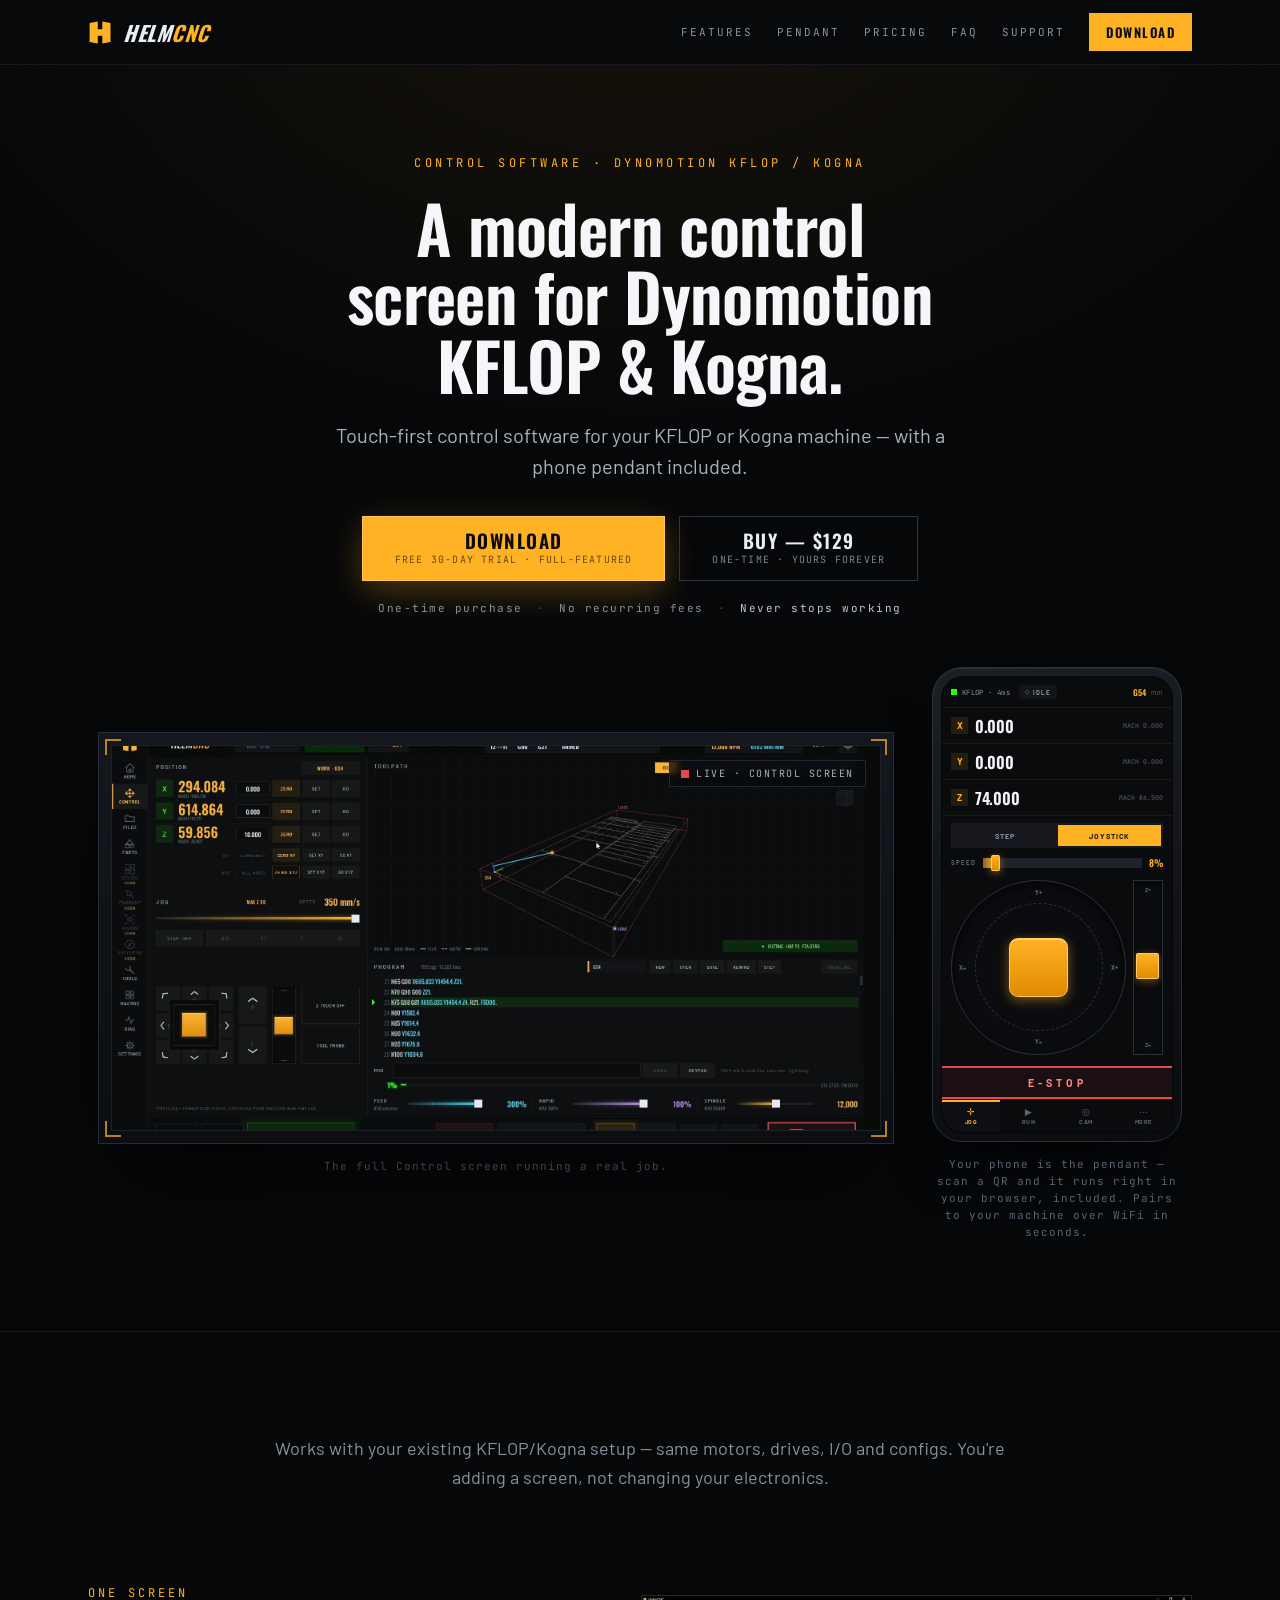
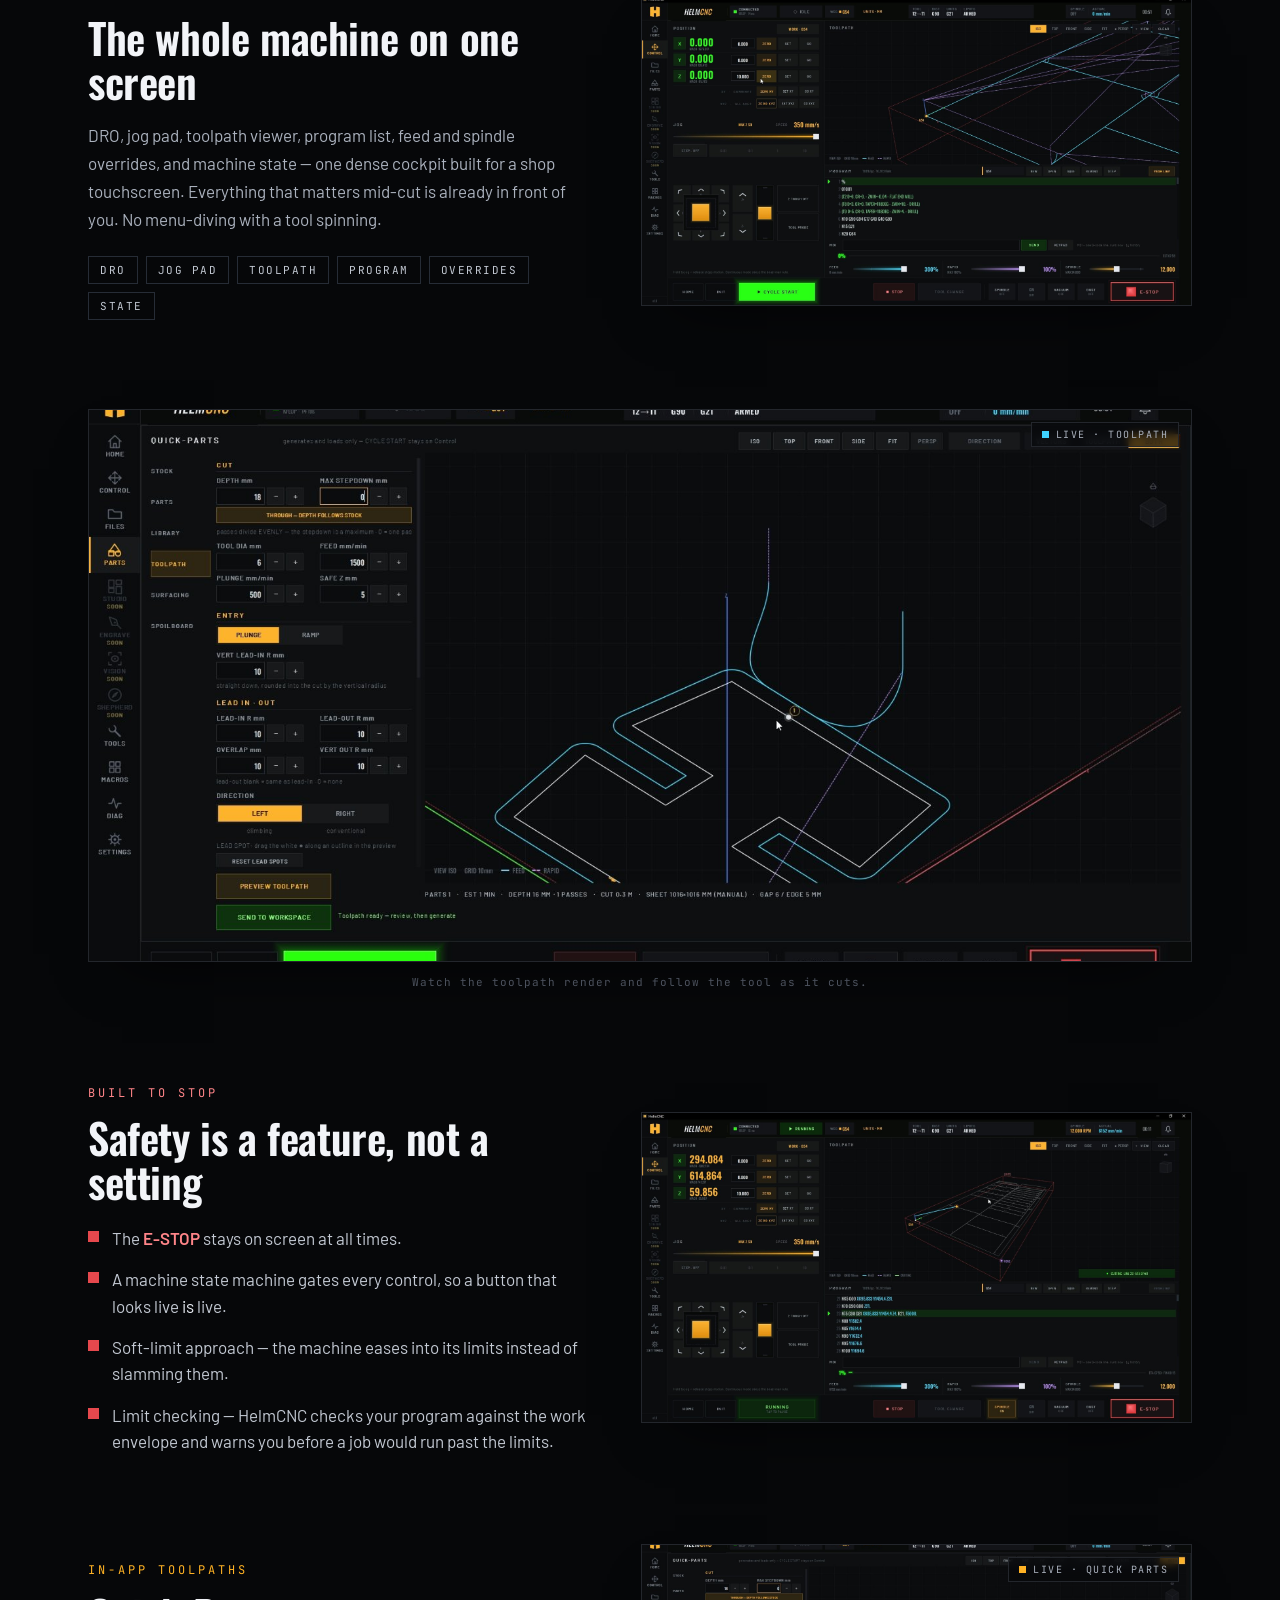
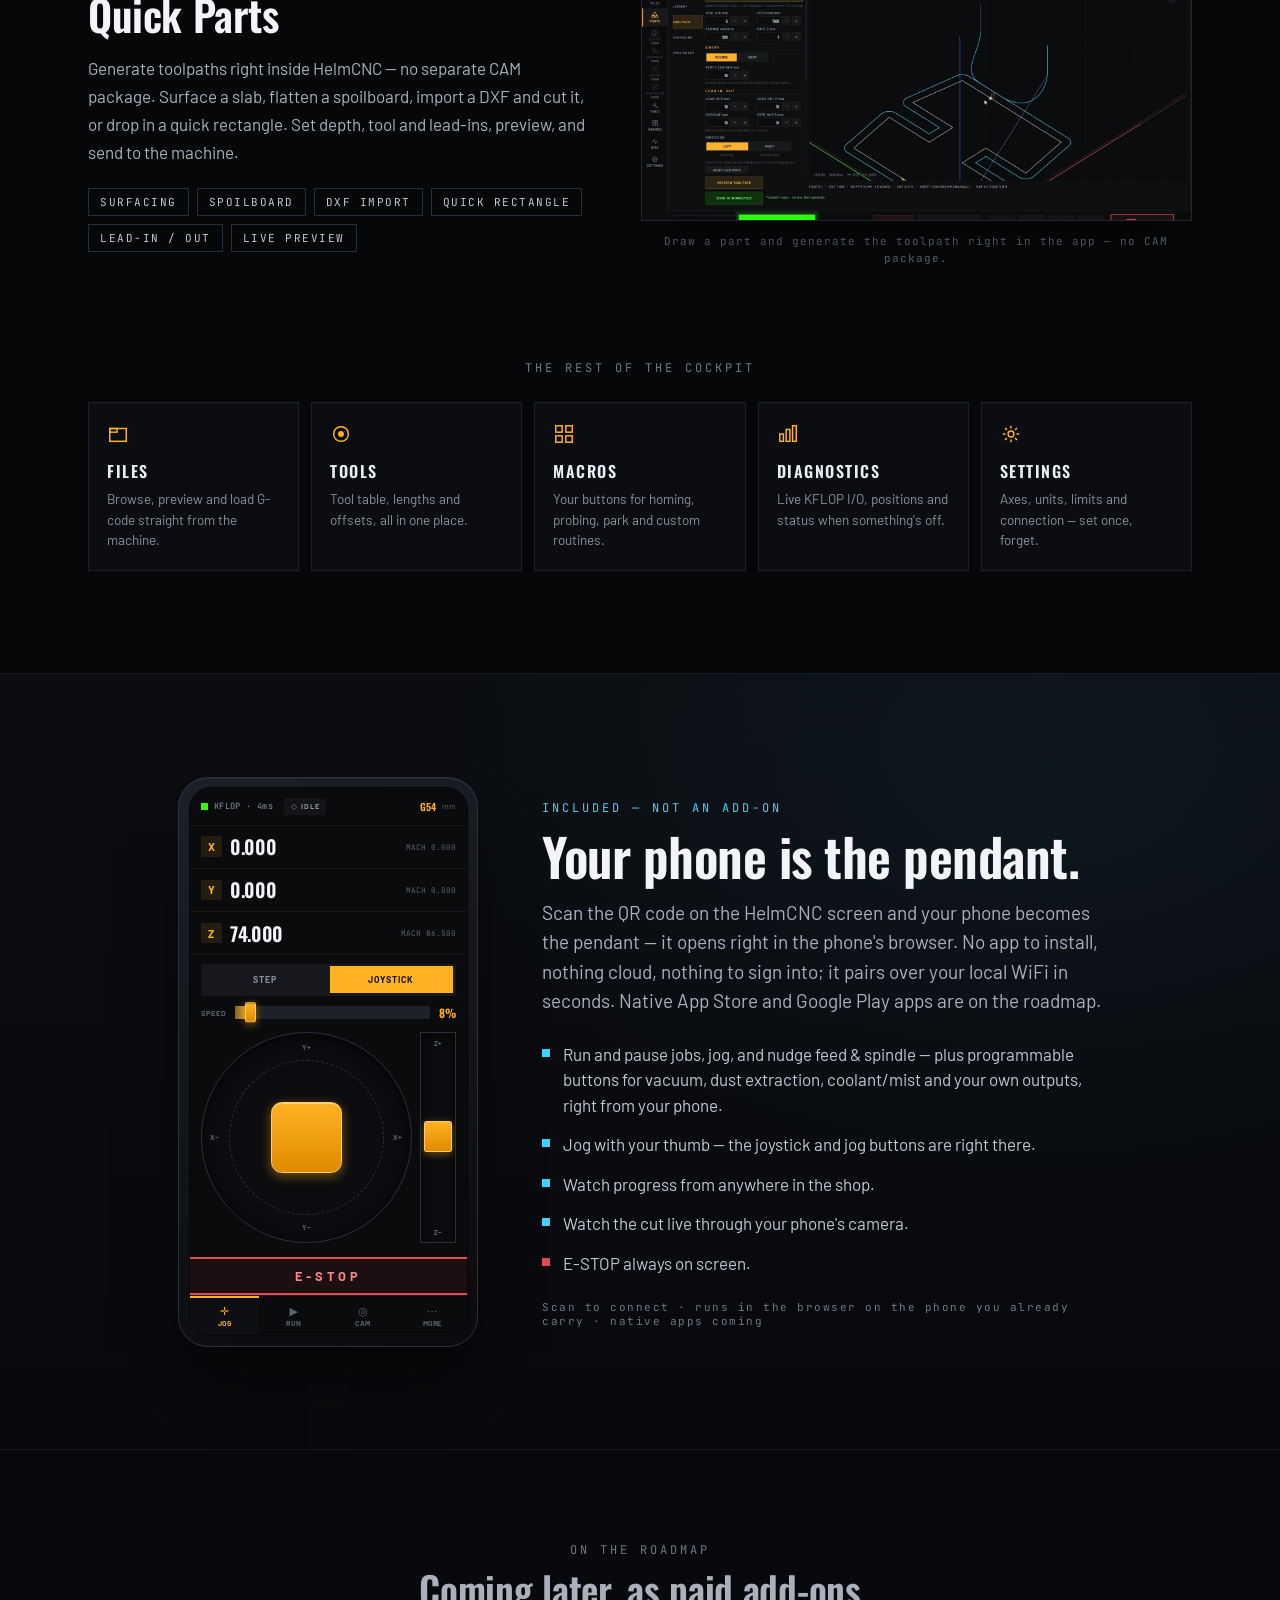
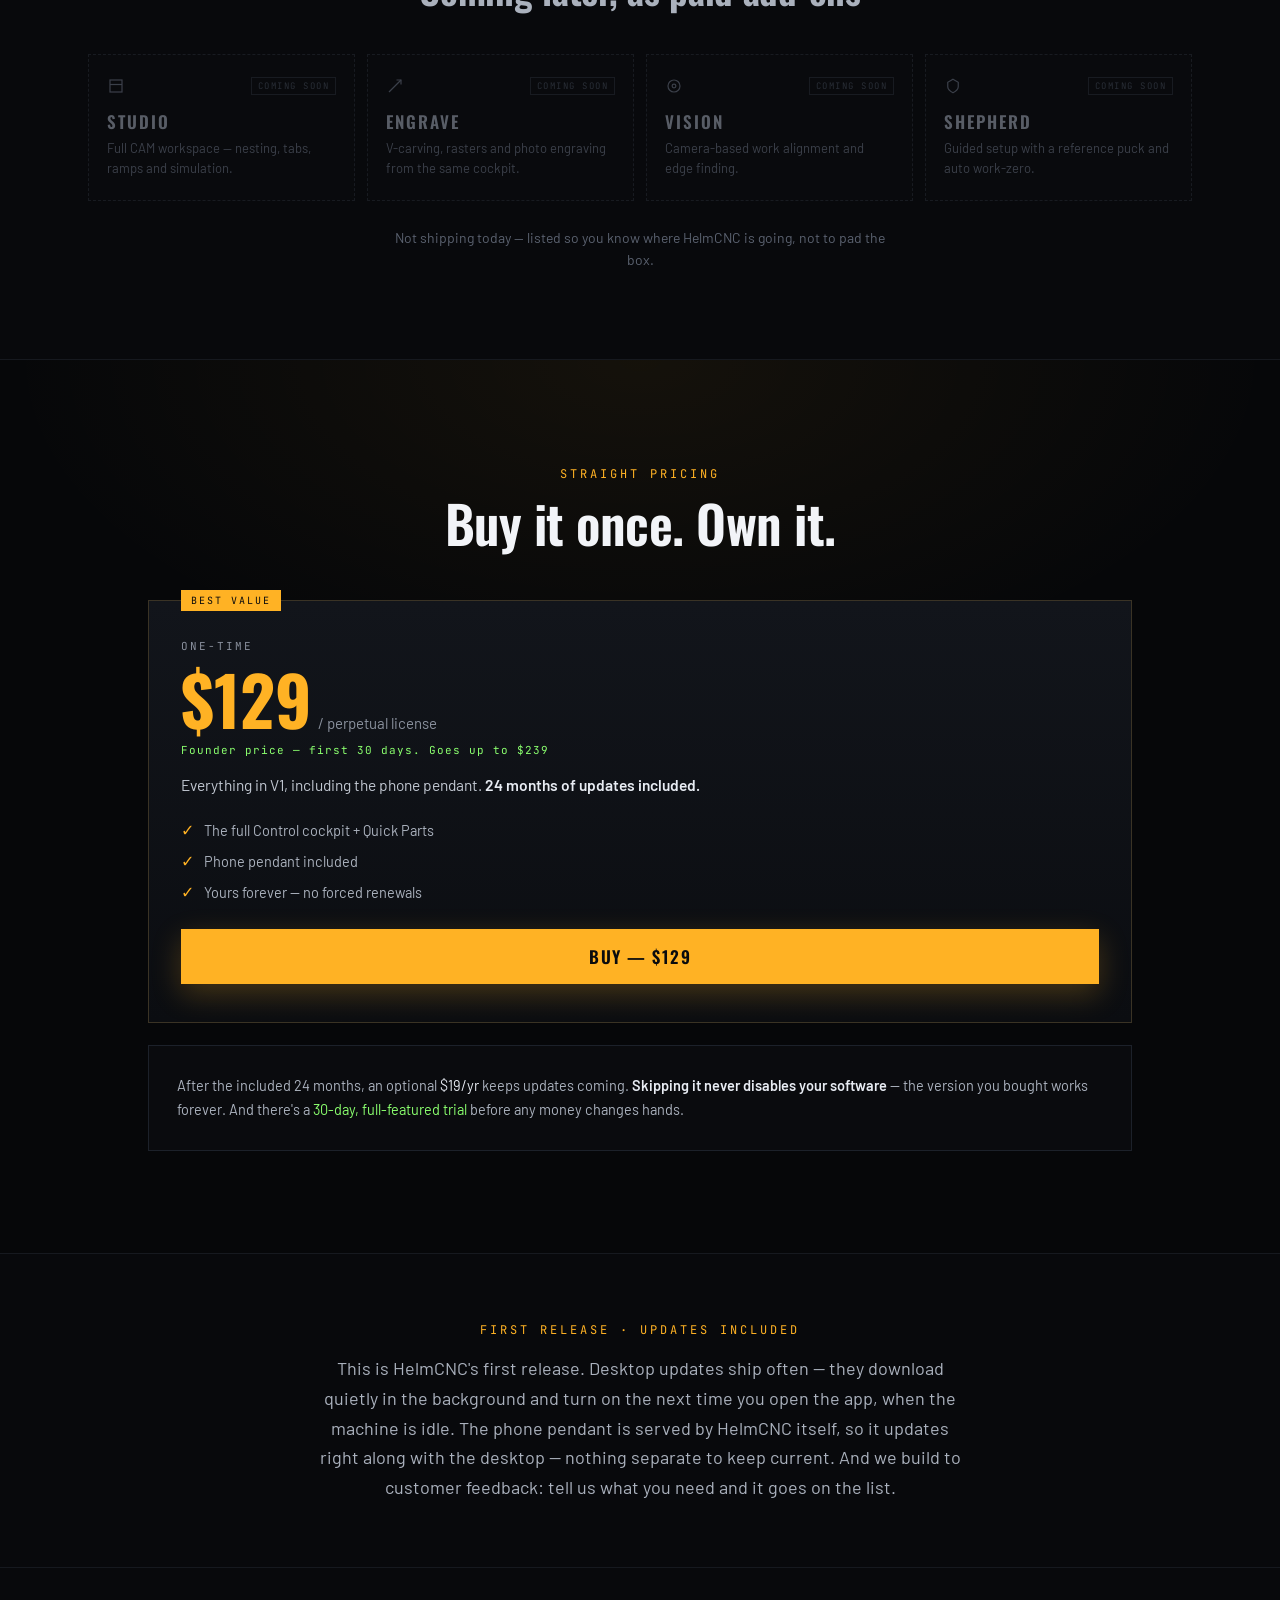
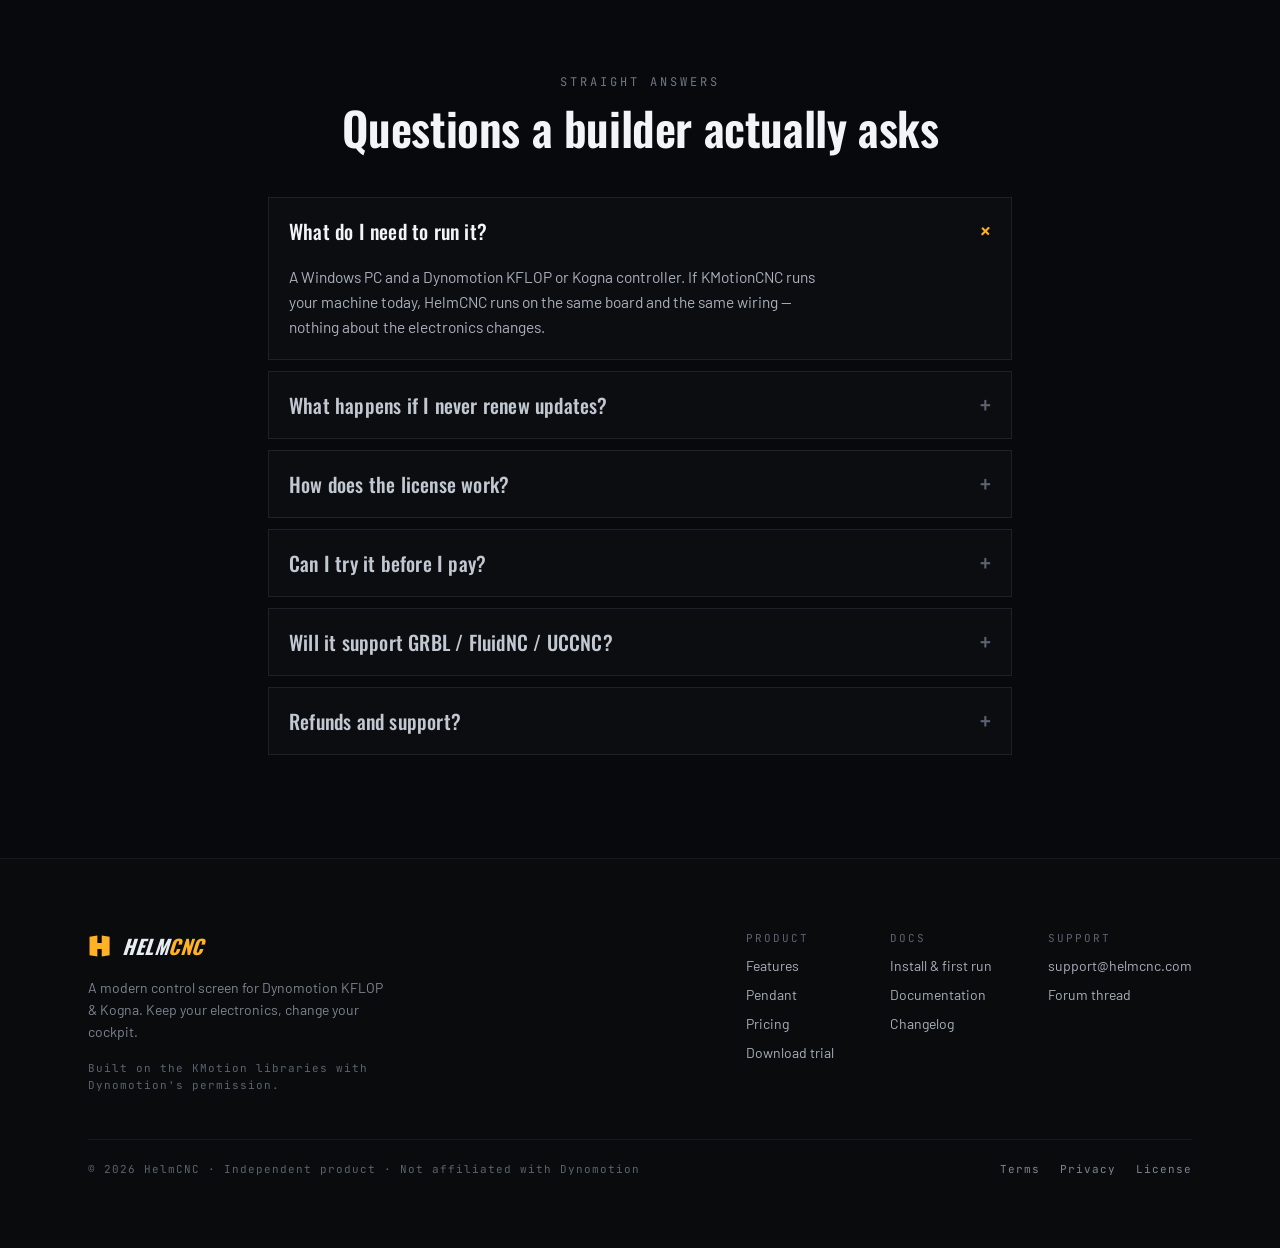
==== commit 42f52c49: "Trial 14 -> 30 days on the site (hero, pricing, FAQ, meta, install page)" ====
--- a/index.html
+++ b/index.html
@@ -4,7 +4,7 @@
 <meta charset="utf-8">
 <meta name="viewport" content="width=device-width, initial-scale=1">
 <title>HelmCNC — A modern control screen for Dynomotion KFLOP &amp; Kogna</title>
-<meta name="description" content="Touch-first control software for your Dynomotion KFLOP or Kogna machine — with a phone pendant included: scan a QR and it runs in your phone's browser, no app to install. $129 founder price (first 30 days), $239 after — yours forever. Free 14-day full-featured trial.">
+<meta name="description" content="Touch-first control software for your Dynomotion KFLOP or Kogna machine — with a phone pendant included: scan a QR and it runs in your phone's browser, no app to install. $129 founder price (first 30 days), $239 after — yours forever. Free 30-day full-featured trial.">
 <meta name="theme-color" content="#060709">
 <link rel="canonical" href="https://helmcnc.com/">
 <link rel="icon" href="assets/img/favicon.svg" type="image/svg+xml">
@@ -41,7 +41,7 @@
       <a class="nav__link" href="#pricing">Pricing</a>
       <a class="nav__link" href="#faq">FAQ</a>
       <a class="nav__link" href="#support">Support</a>
-      <a class="nav__cta" href="/downloads/HelmCNC-Setup-1.0.76.exe">Download</a>
+      <a class="nav__cta" href="/downloads/HelmCNC-Setup-1.0.92.exe">Download</a>
     </div>
   </nav>
 </div>
@@ -54,9 +54,9 @@
     <p class="hero__sub">Touch-first control software for your KFLOP or Kogna machine — with a phone pendant included.</p>
 
     <div class="hero__ctas">
-      <a class="btn btn--amber" href="/downloads/HelmCNC-Setup-1.0.76.exe">
+      <a class="btn btn--amber" href="/downloads/HelmCNC-Setup-1.0.92.exe">
         <span class="btn__label">Download</span>
-        <span class="btn__sub">FREE 14-DAY TRIAL · FULL-FEATURED</span>
+        <span class="btn__sub">FREE 30-DAY TRIAL · FULL-FEATURED</span>
       </a>
       <a class="btn btn--ghost" href="#pricing">
         <span class="btn__label">Buy — $129</span>
@@ -510,7 +510,7 @@
     </div>
 
     <div class="pricing__foot">
-      <p>After the included 24 months, an optional <span class="lit">$19/yr</span> keeps updates coming. <strong>Skipping it never disables your software</strong> — the version you bought works forever. And there's a <span class="trial">14-day, full-featured trial</span> before any money changes hands.</p>
+      <p>After the included 24 months, an optional <span class="lit">$19/yr</span> keeps updates coming. <strong>Skipping it never disables your software</strong> — the version you bought works forever. And there's a <span class="trial">30-day, full-featured trial</span> before any money changes hands.</p>
     </div>
   </div>
 </section>
@@ -568,7 +568,7 @@
           <span class="faq-item__mark" aria-hidden="true">+</span>
         </button>
         <div class="faq-item__body" id="faq-a4">
-          <p>Yes. 14 days, full-featured, nothing crippled and no card required — long enough to run real parts and decide it earns a spot on the shop PC.</p>
+          <p>Yes. 30 days, full-featured, nothing crippled and no card required — long enough to run real parts and decide it earns a spot on the shop PC.</p>
         </div>
       </div>
 
@@ -615,7 +615,7 @@
           <a href="#features">Features</a>
           <a href="#pendant">Pendant</a>
           <a href="#pricing">Pricing</a>
-          <a href="/downloads/HelmCNC-Setup-1.0.76.exe">Download trial</a>
+          <a href="/downloads/HelmCNC-Setup-1.0.92.exe">Download trial</a>
         </div>
         <div class="footer__col">
           <span class="footer__col-head">Docs</span>
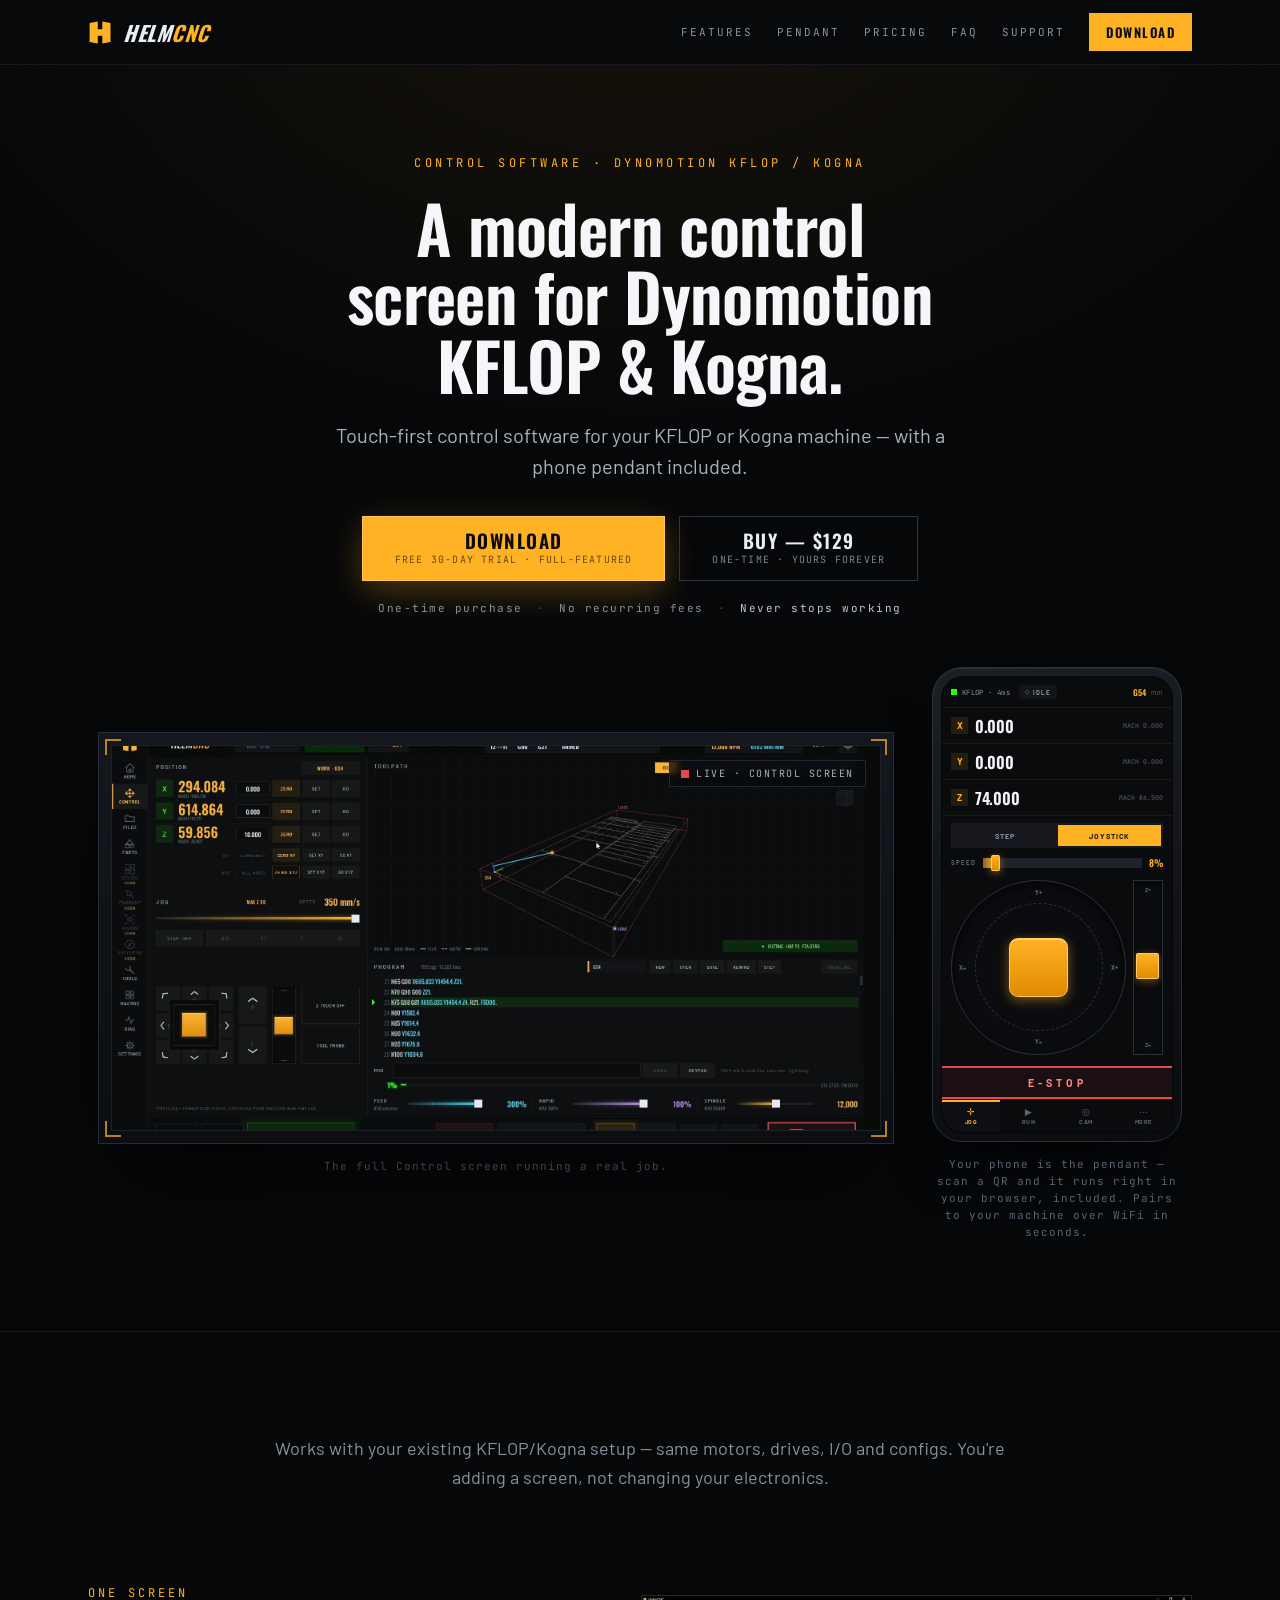
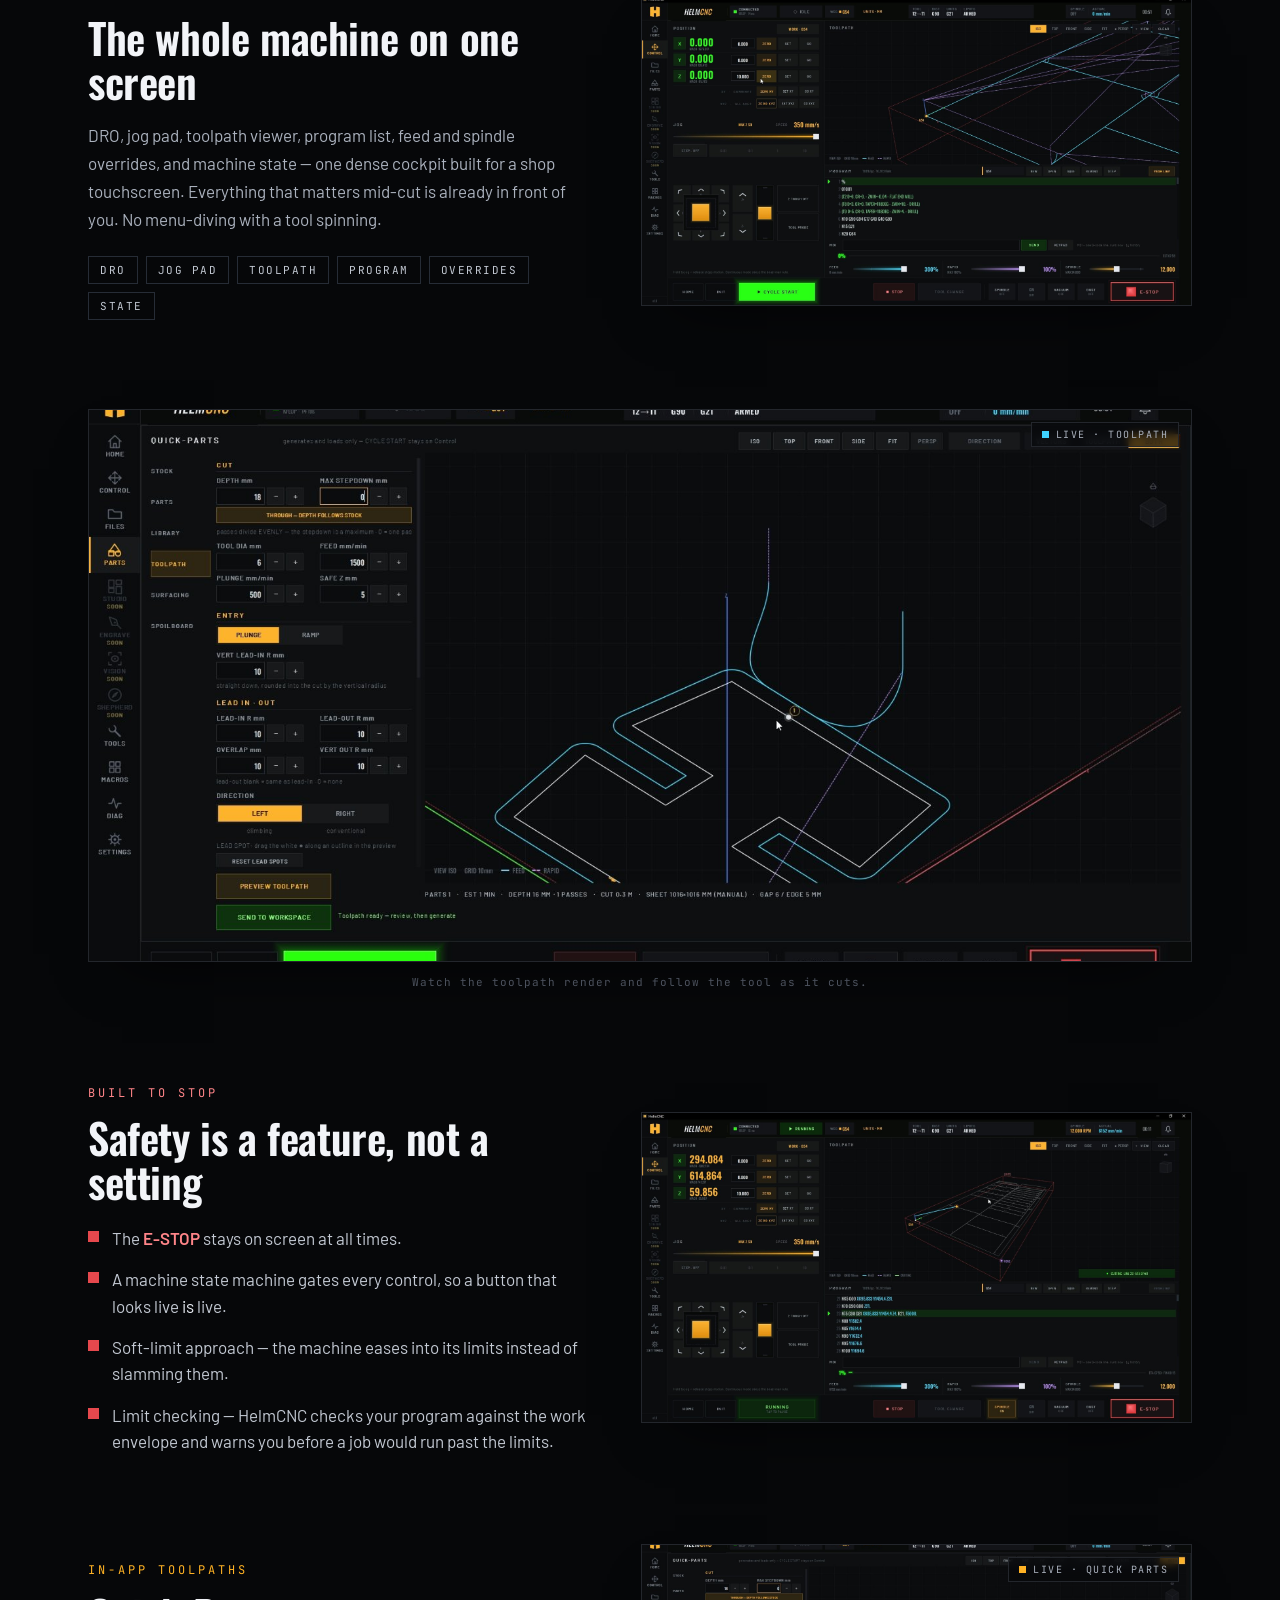
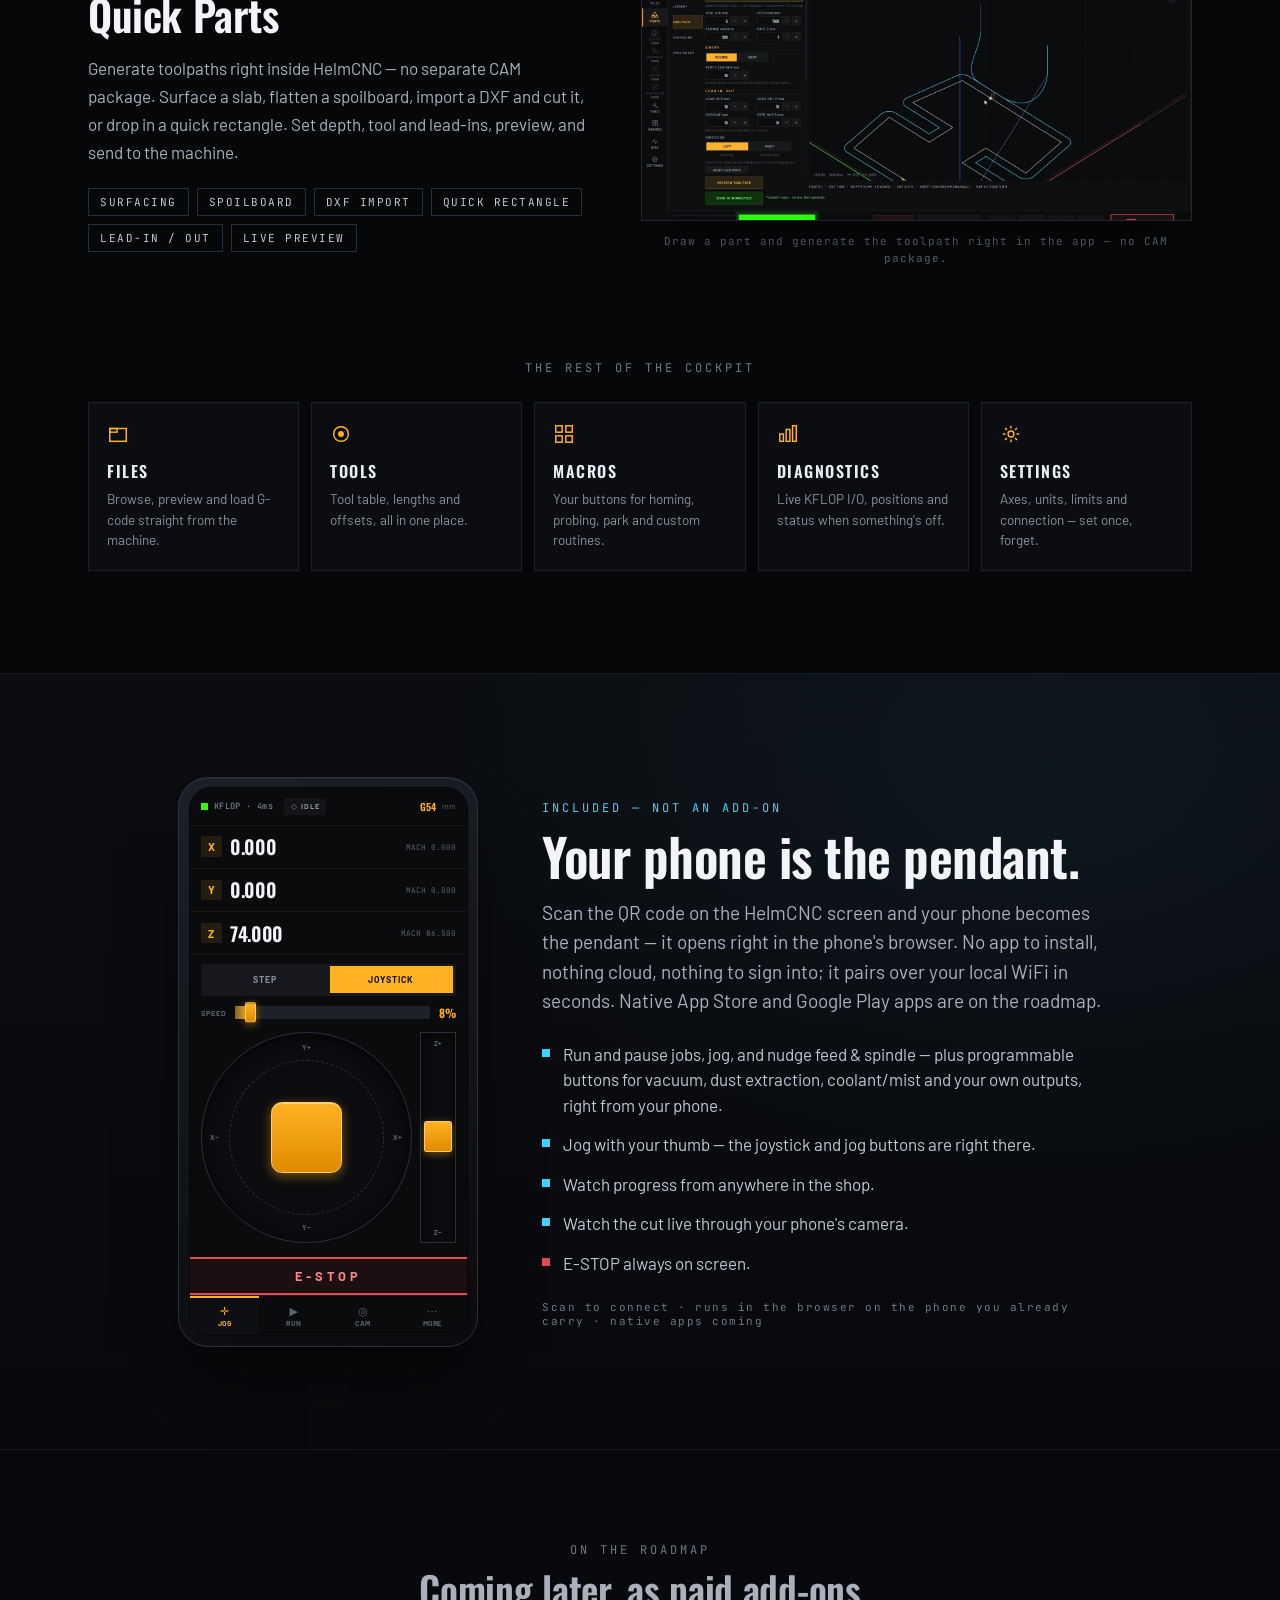
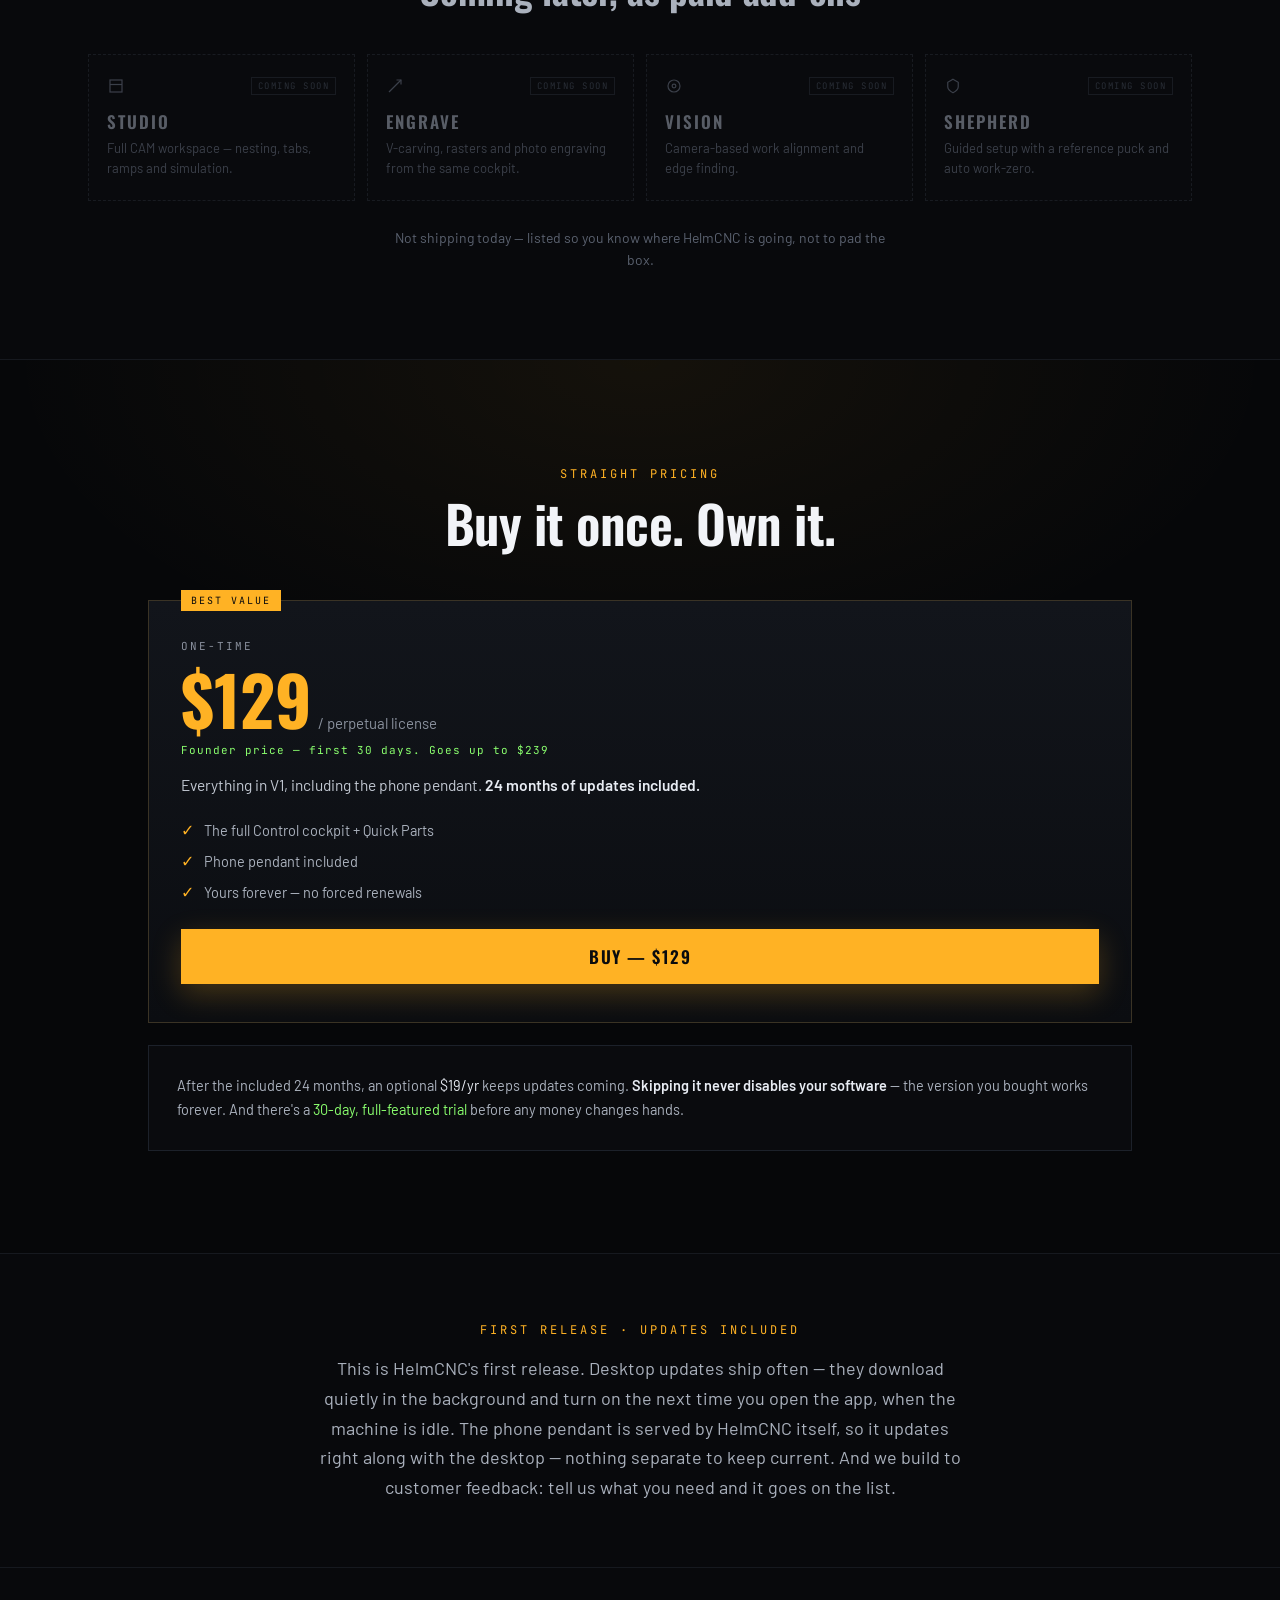
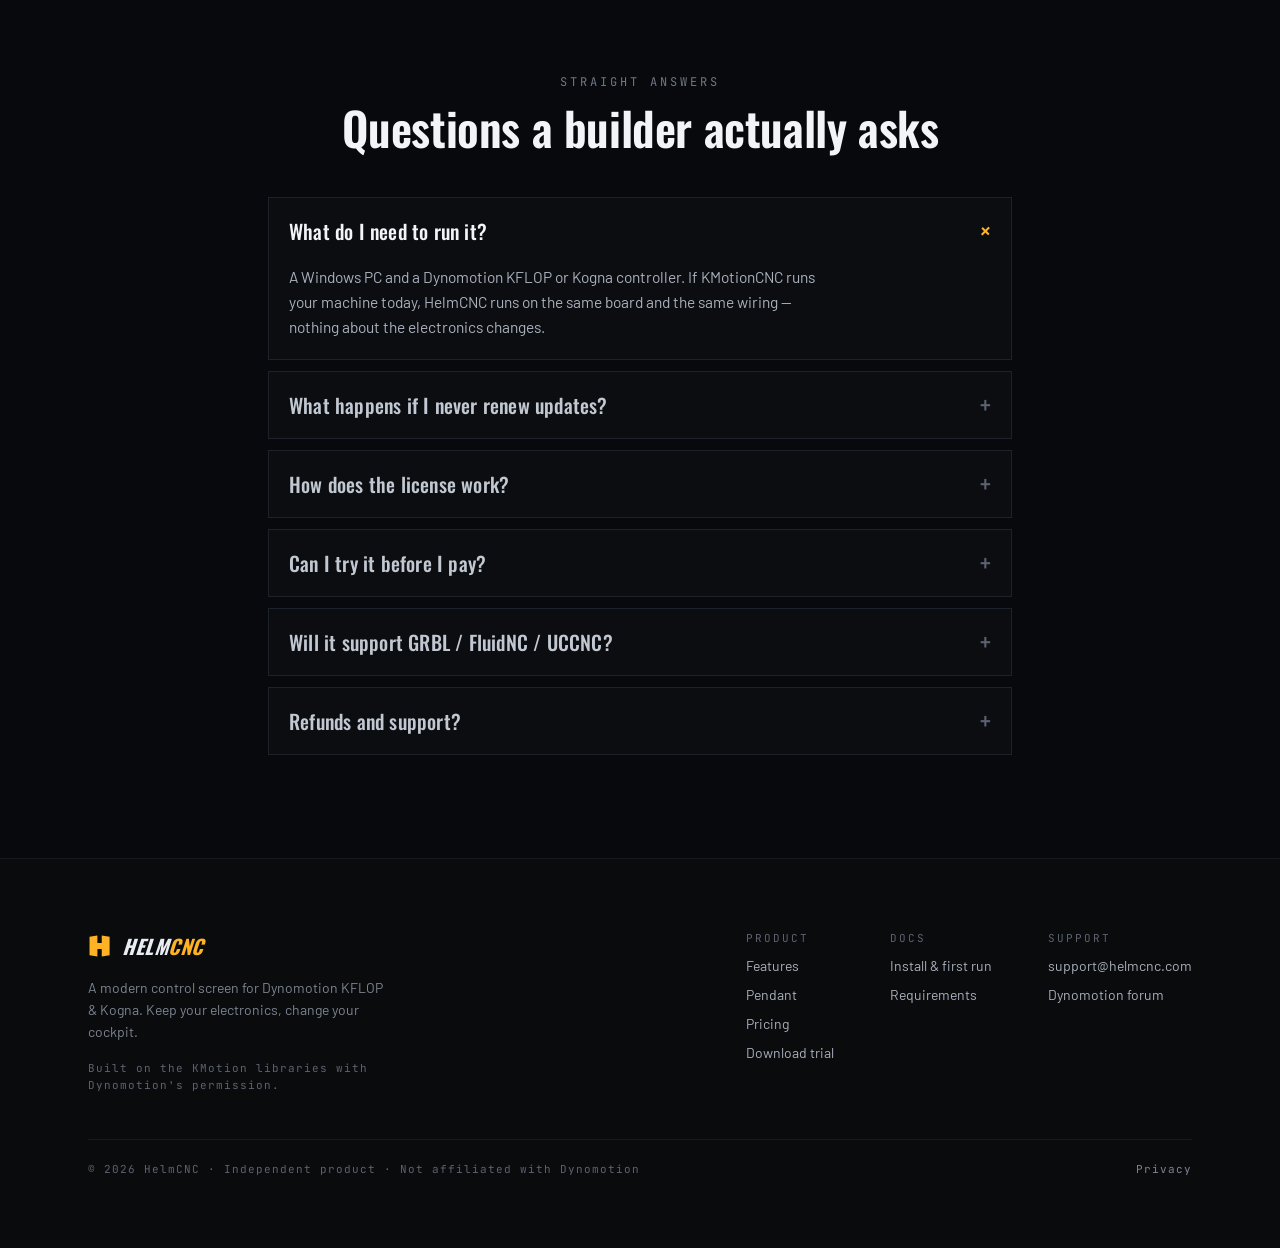
==== commit 59311455: "Launch: requirements on the install page, stable /download link, privacy names the trial check, dead" ====
--- a/index.html
+++ b/index.html
@@ -620,13 +620,12 @@
         <div class="footer__col">
           <span class="footer__col-head">Docs</span>
           <a href="install.html">Install &amp; first run</a>
-          <a href="#">Documentation</a>
-          <a href="#">Changelog</a>
+          <a href="install.html#requirements">Requirements</a>
         </div>
         <div class="footer__col">
           <span class="footer__col-head">Support</span>
           <a href="mailto:support@helmcnc.com">support@helmcnc.com</a>
-          <a href="#">Forum thread</a>
+          <a href="https://www.dynomotion.com/forum/">Dynomotion forum</a>
         </div>
       </div>
     </div>
@@ -634,9 +633,7 @@
     <div class="footer__legal">
       <span>© 2026 HelmCNC · Independent product · Not affiliated with Dynomotion</span>
       <div class="footer__legal-links">
-        <a href="#">Terms</a>
         <a href="privacy.html">Privacy</a>
-        <a href="#">License</a>
       </div>
     </div>
   </div>
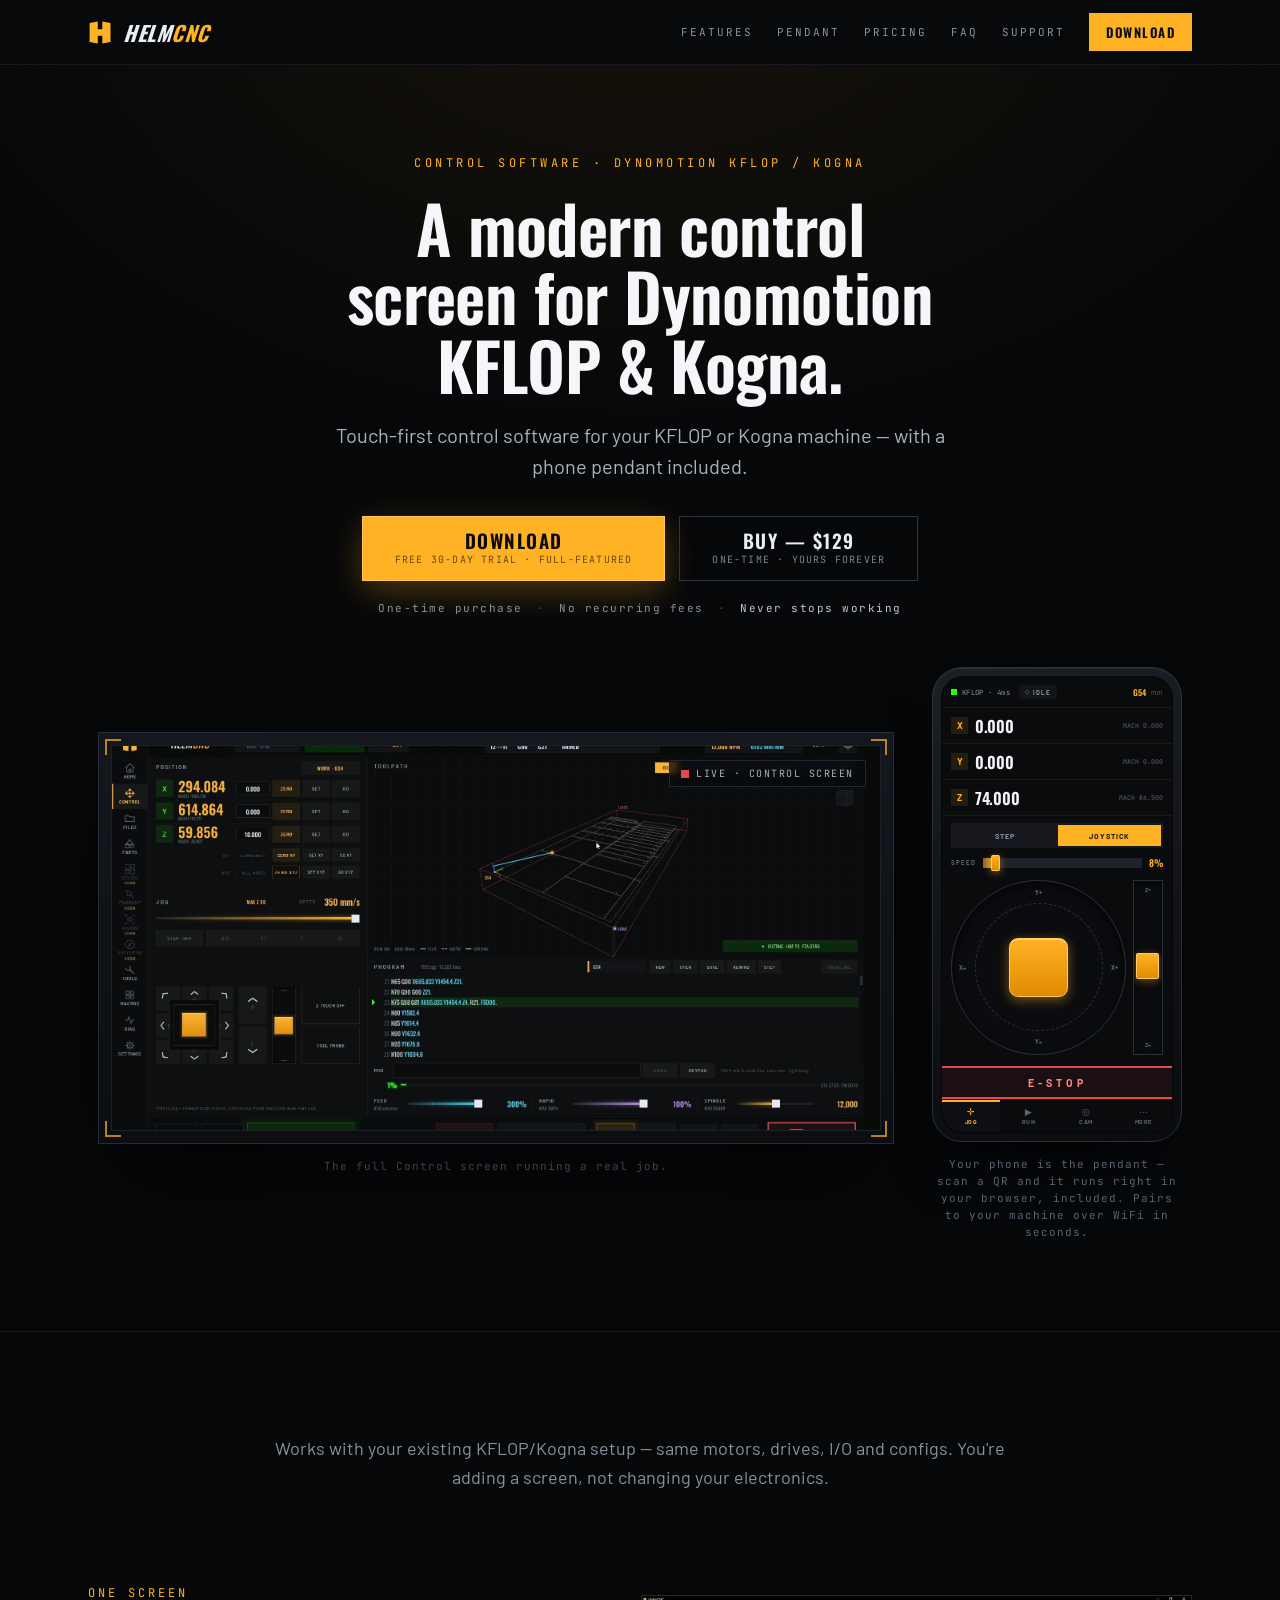
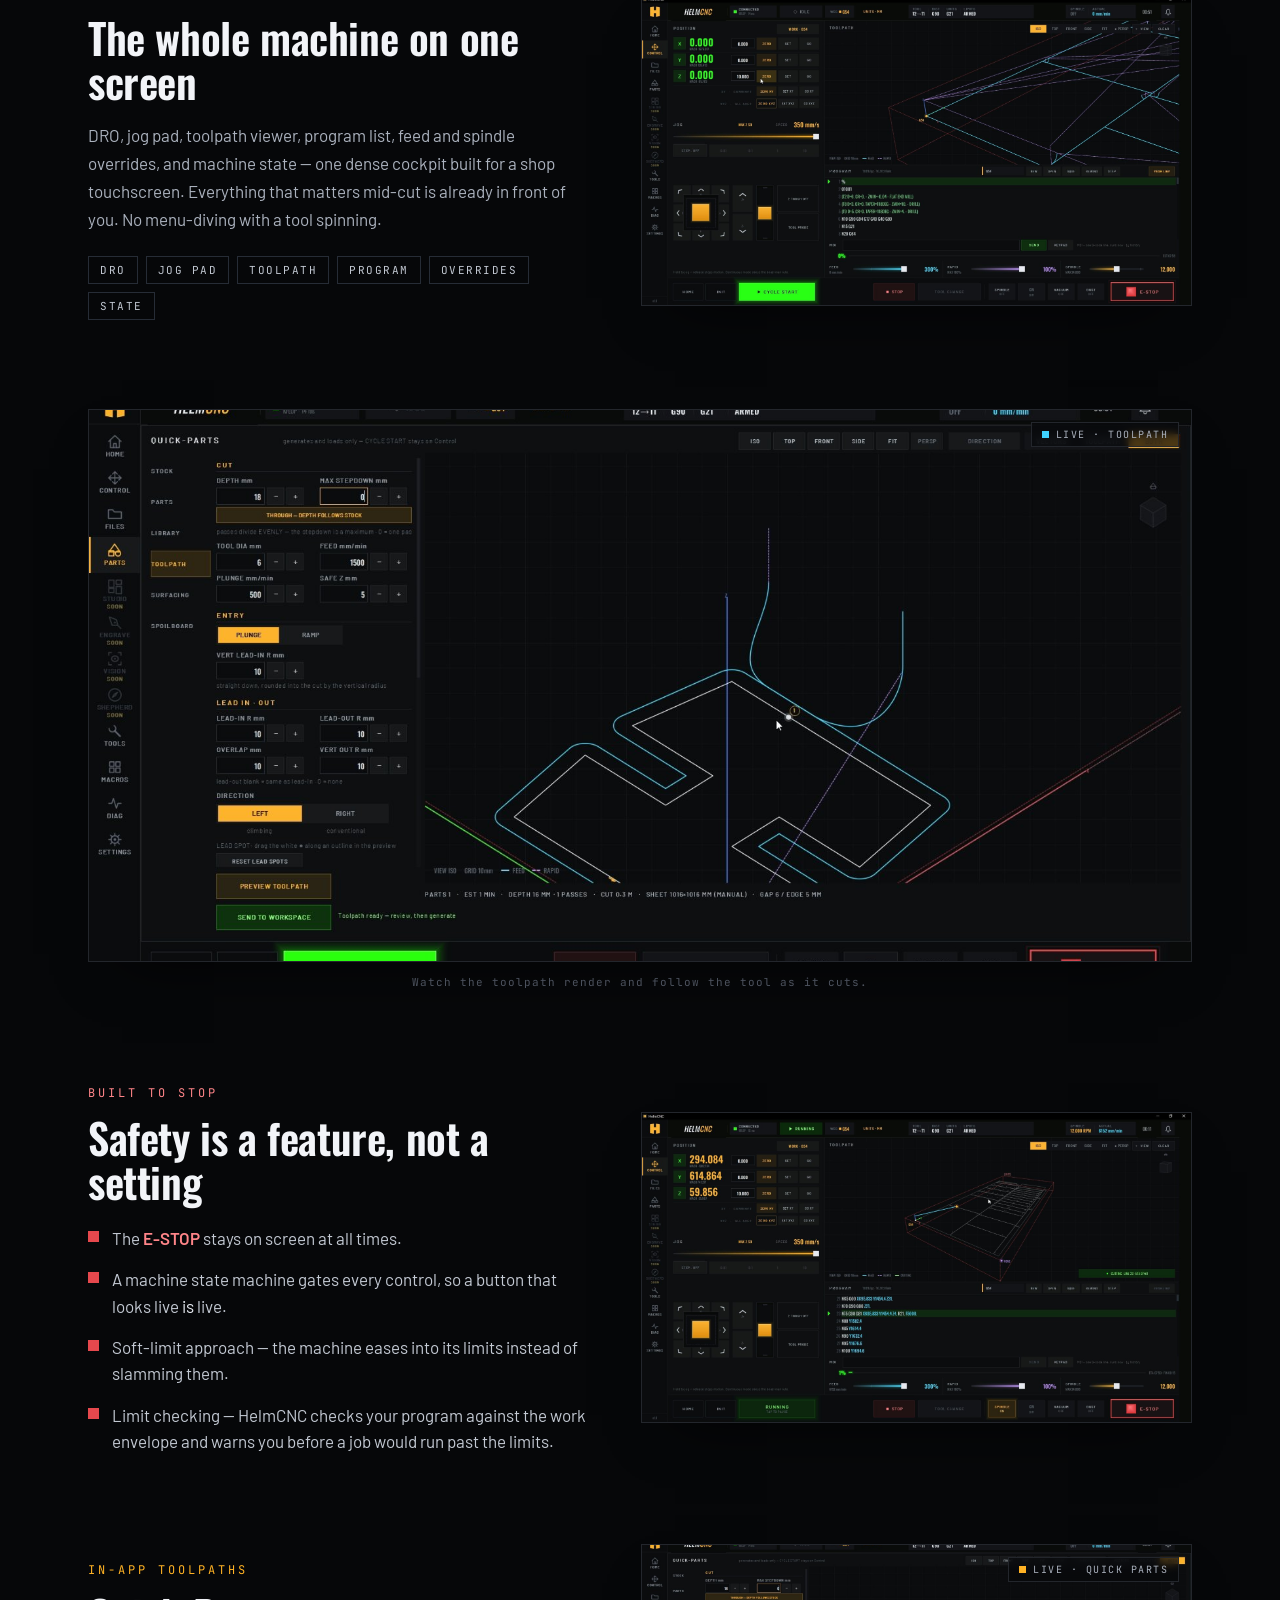
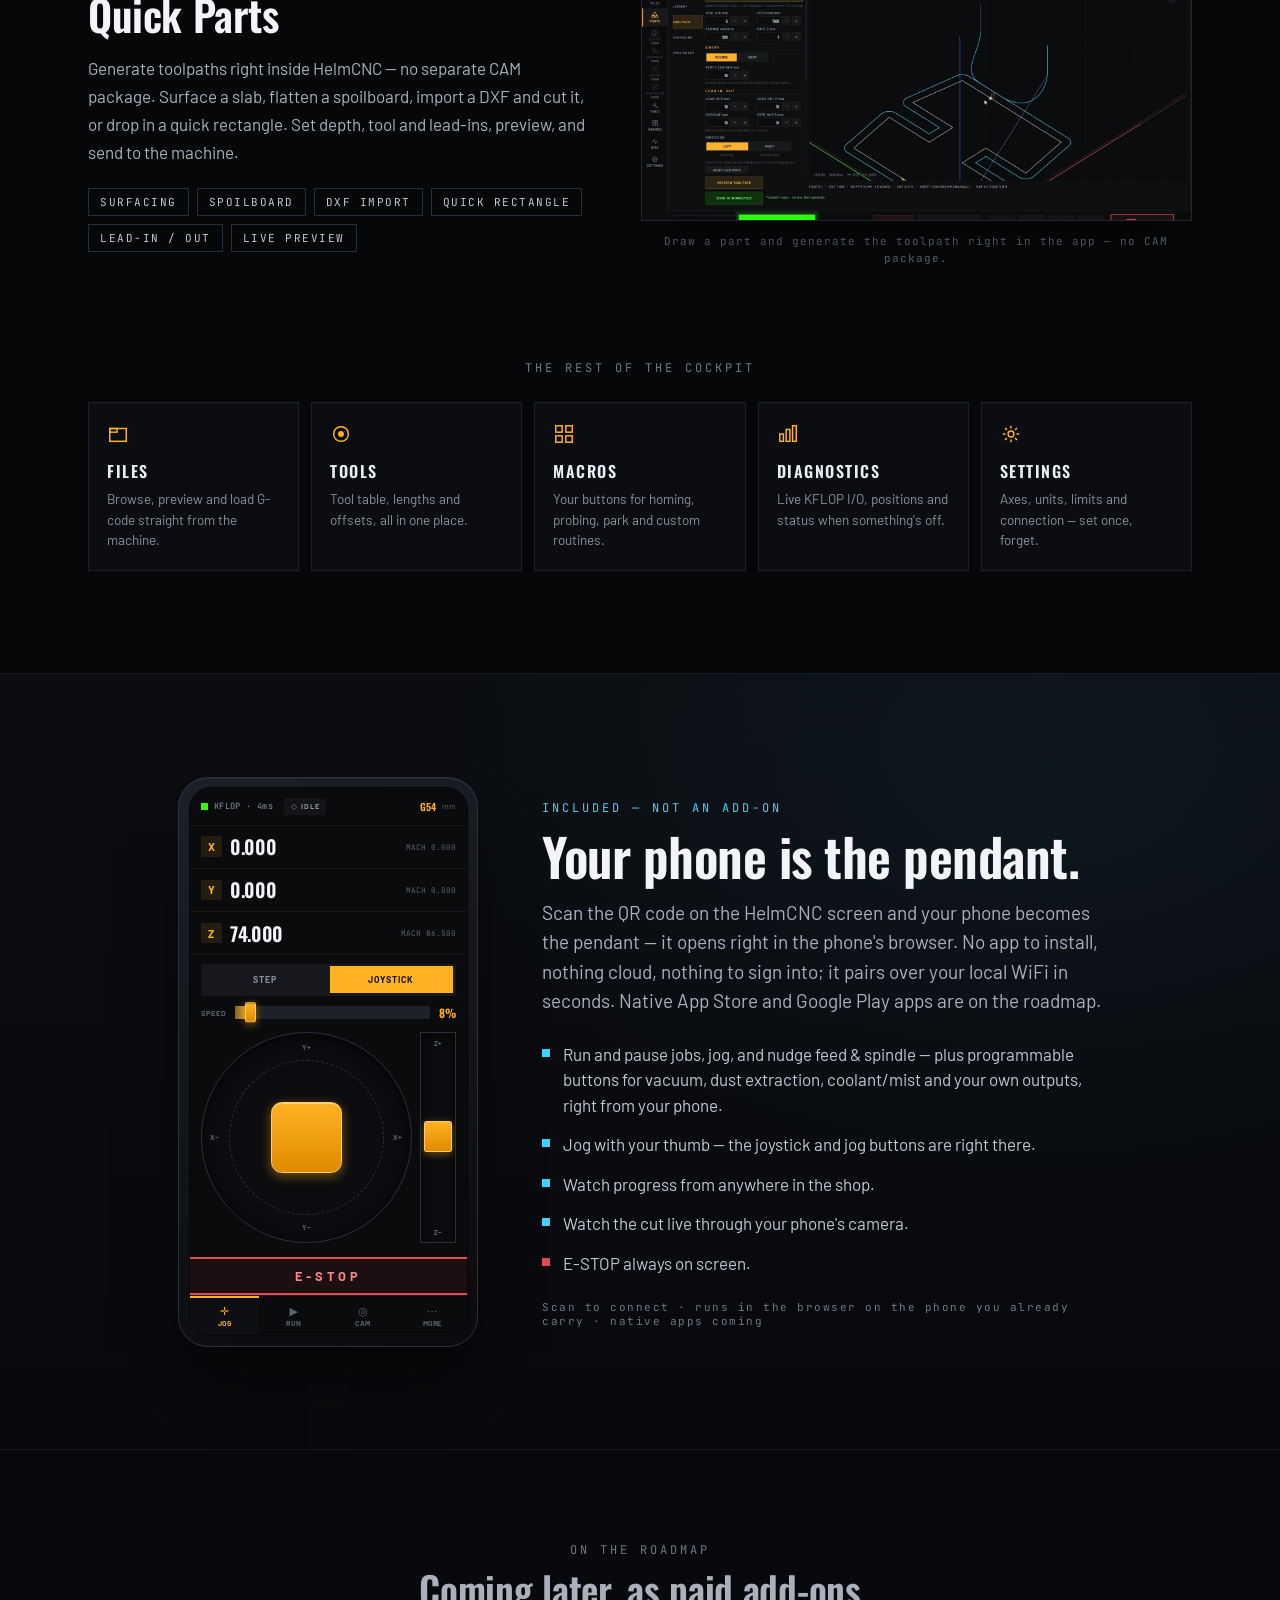
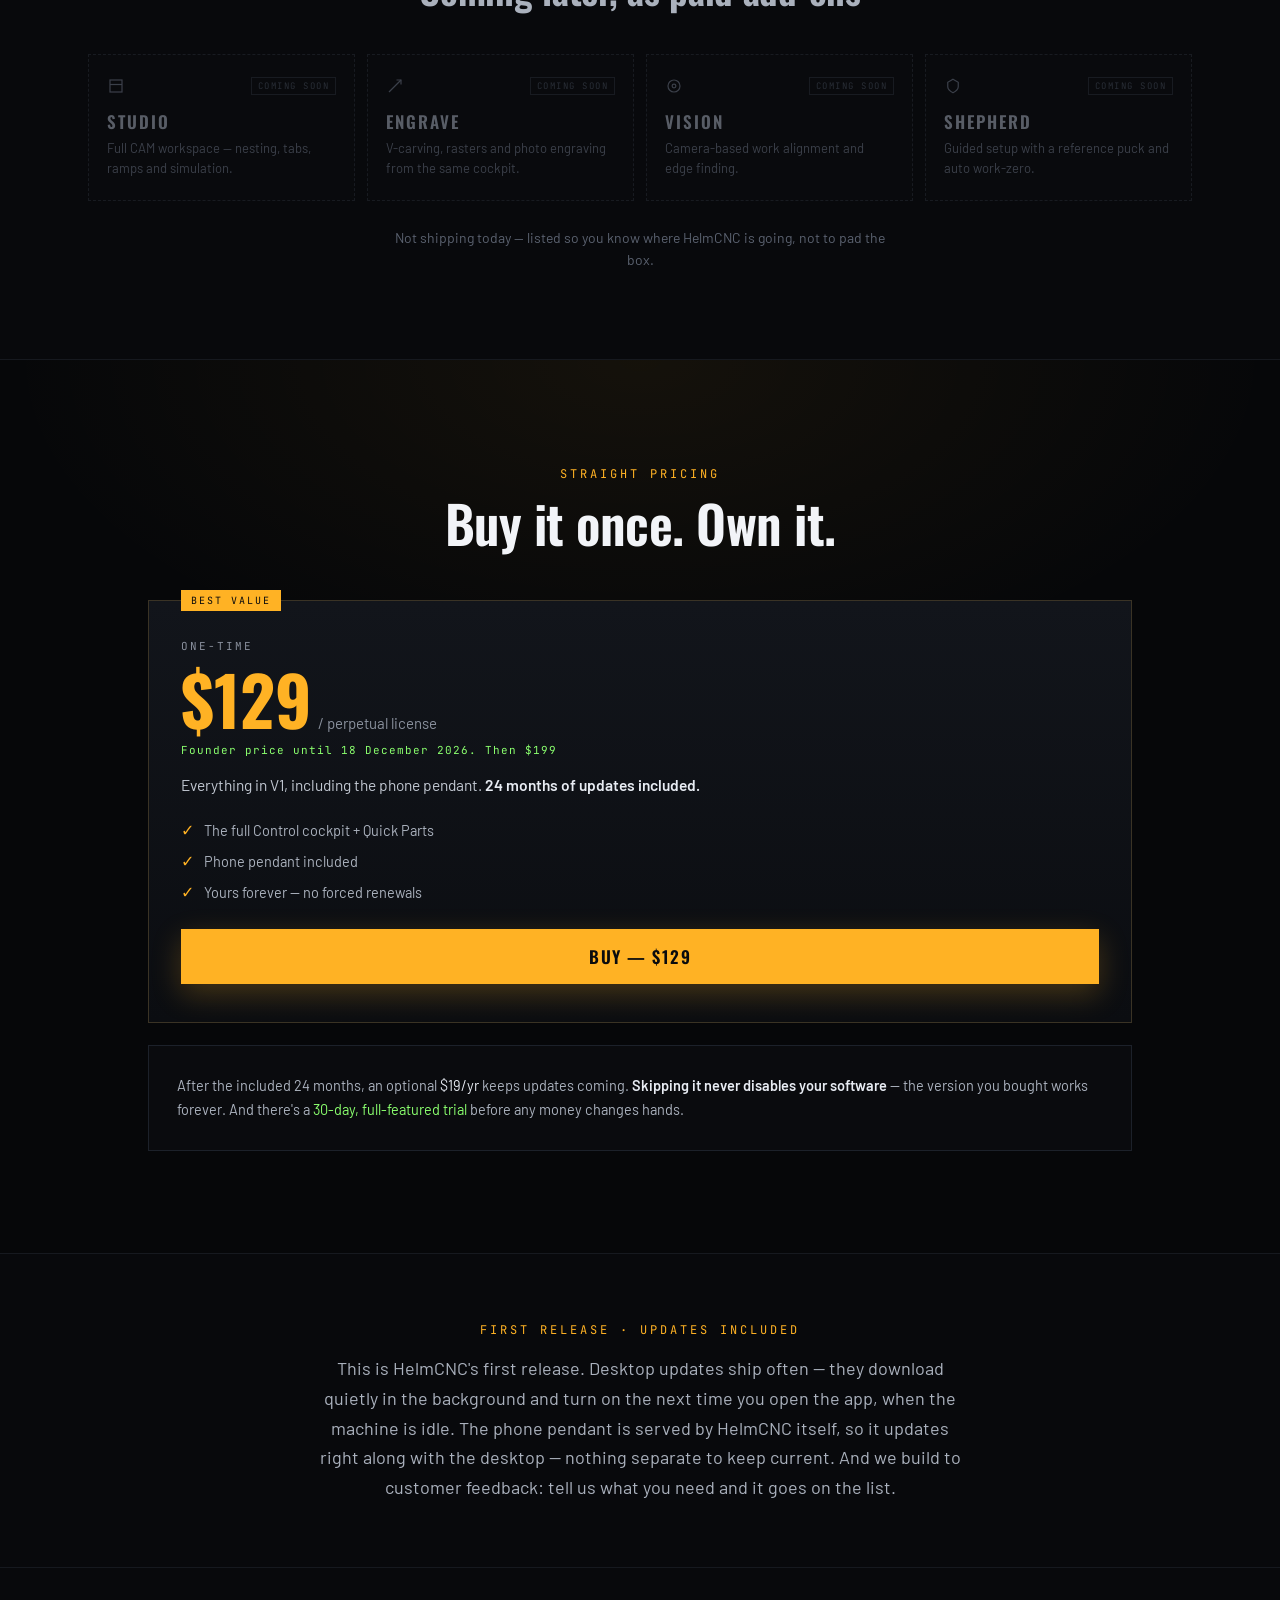
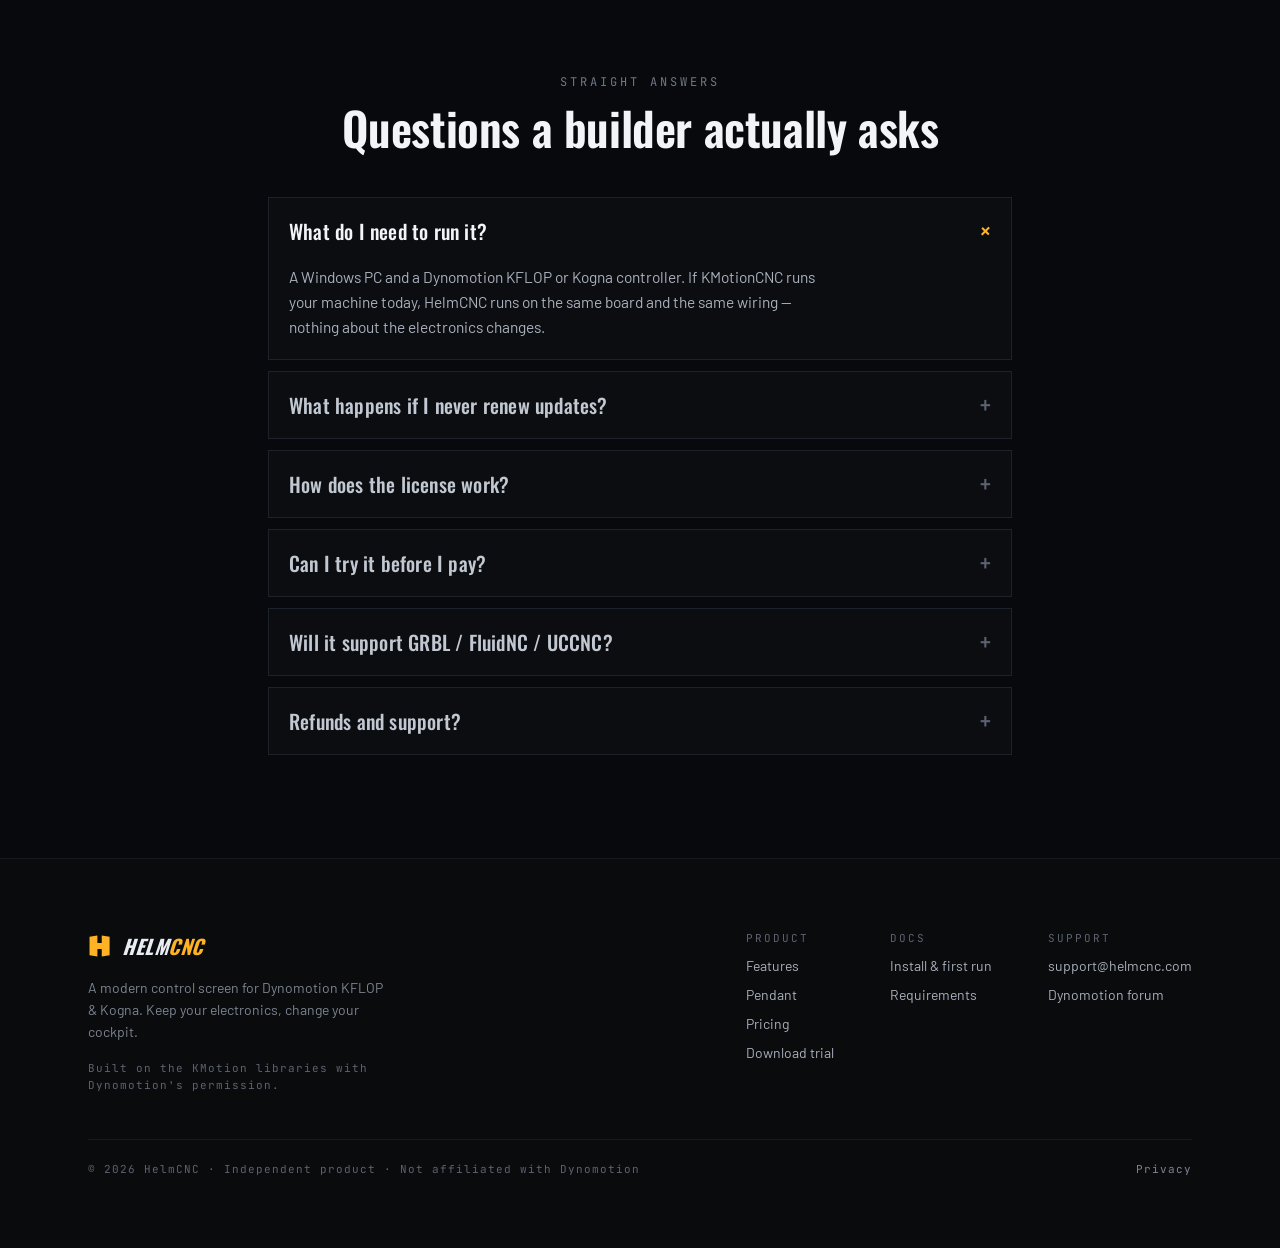
==== commit 1bcdcb83: "Pricing: $199 list, $129 founder until 18 December 2026" ====
--- a/index.html
+++ b/index.html
@@ -472,7 +472,7 @@
     </div>
 
     <div class="pricing__grid">
-      <!-- $129 founder → $239 -->
+      <!-- $129 founder until 18 Dec 2026 → $199 (price set 2026-10-17) -->
       <div class="price price--primary">
         <span class="price__badge">BEST VALUE</span>
         <span class="price__kind">One-time</span>
@@ -480,7 +480,7 @@
           <span class="price__num">$129</span>
           <span class="price__unit">/ perpetual license</span>
         </div>
-        <span class="price__launch">Founder price — first 30 days. Goes up to $239</span>
+        <span class="price__launch">Founder price until 18 December 2026. Then $199</span>
         <p class="price__note">Everything in V1, including the phone pendant. <strong>24 months of updates included.</strong></p>
         <div class="price__list">
           <div class="price__item"><span class="price__check">✓</span><span>The full Control cockpit + Quick Parts</span></div>
